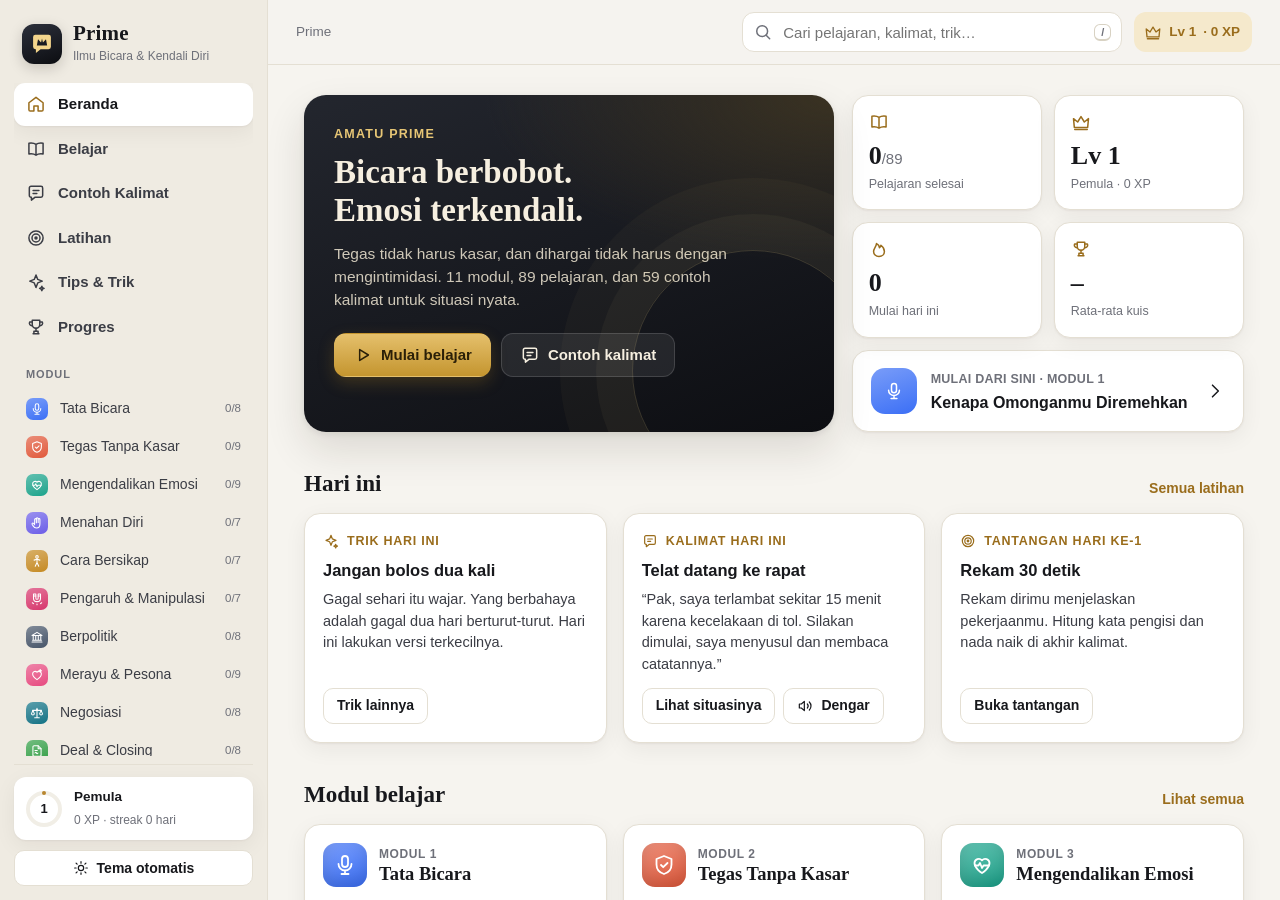
==== index.html @ e3678afc "Amatu Prime: belajar ilmu bicara & kendali diri 11 modul, 89 pelajaran dengan kuis situasi, 59 conto" ====
<!doctype html>
<html lang="id">
<head>
<meta charset="utf-8">
<script src="/amatu.js"></script>
<meta name="viewport" content="width=device-width, initial-scale=1, viewport-fit=cover">
<title>Amatu Prime — Ilmu Bicara & Kendali Diri</title>
<meta name="description" content="Belajar lengkap ilmu bicara dan pengendalian diri: tata bicara, tegas tanpa kasar, kendali emosi, menahan diri, cara bersikap, pengaruh & manipulasi, politik, pesona, negosiasi, deal, marketing, plus contoh kalimat untuk tiap situasi.">
<meta name="theme-color" content="#f6f4ef" media="(prefers-color-scheme: light)">
<meta name="theme-color" content="#0e0f12" media="(prefers-color-scheme: dark)">
<link rel="icon" href="data:image/svg+xml,%3Csvg xmlns='http://www.w3.org/2000/svg' viewBox='0 0 64 64'%3E%3Cdefs%3E%3ClinearGradient id='g' x1='0' y1='0' x2='0' y2='1'%3E%3Cstop offset='0' stop-color='%232c303b'/%3E%3Cstop offset='1' stop-color='%230c0d11'/%3E%3C/linearGradient%3E%3C/defs%3E%3Crect width='64' height='64' rx='15' fill='url(%23g)'/%3E%3Cpath d='M13 17a5 5 0 0 1 5-5h28a5 5 0 0 1 5 5v21a5 5 0 0 1-5 5H29l-10 8v-8h-1a5 5 0 0 1-5-5z' fill='%23f3d58c'/%3E%3Cpath d='M21 35l2.5-13 6.5 7 2-9 2 9 6.5-7 2.5 13z' fill='%23181a21'/%3E%3C/svg%3E">
<link rel="stylesheet" href="app.css?v=c74ea3d0e048">
</head>
<body>
<svg width="0" height="0" style="position:absolute" aria-hidden="true">
  <symbol id="i-home" viewBox="0 0 24 24"><path d="M3.5 10.5 12 4l8.5 6.5V19a1.5 1.5 0 0 1-1.5 1.5h-4.5v-6h-5v6H5A1.5 1.5 0 0 1 3.5 19z"/></symbol>
  <symbol id="i-book" viewBox="0 0 24 24"><path d="M12 6.5C10 5 7 4.5 3.5 5v13c3.5-.5 6.5 0 8.5 1.5 2-1.5 5-2 8.5-1.5V5C17 4.5 14 5 12 6.5zM12 6.5v13"/></symbol>
  <symbol id="i-chat" viewBox="0 0 24 24"><path d="M4 6a2 2 0 0 1 2-2h12a2 2 0 0 1 2 2v9a2 2 0 0 1-2 2h-7l-4.5 3.5V17H6a2 2 0 0 1-2-2z"/><path d="M8.5 9h7M8.5 12.5h4.5"/></symbol>
  <symbol id="i-target" viewBox="0 0 24 24"><circle cx="12" cy="12" r="8.5"/><circle cx="12" cy="12" r="4.8"/><circle cx="12" cy="12" r="1.2" fill="currentColor"/></symbol>
  <symbol id="i-spark" viewBox="0 0 24 24"><path d="M12 3.5l2.1 5.4 5.4 2.1-5.4 2.1L12 18.5l-2.1-5.4L4.5 11l5.4-2.1z"/><path d="M19 17l.8 1.9 1.9.8-1.9.8L19 22.4l-.8-1.9-1.9-.8 1.9-.8z"/></symbol>
  <symbol id="i-trophy" viewBox="0 0 24 24"><path d="M7.5 4h9v5a4.5 4.5 0 0 1-9 0z"/><path d="M7.5 6H4.5a3 3 0 0 0 3 4.5M16.5 6h3a3 3 0 0 1-3 4.5M12 13.5V17M8.5 20h7M9.5 17h5v3h-5z"/></symbol>
  <symbol id="i-search" viewBox="0 0 24 24"><circle cx="11" cy="11" r="6.5"/><path d="m20 20-4.2-4.2"/></symbol>
  <symbol id="i-back" viewBox="0 0 24 24"><path d="M15 5l-7 7 7 7"/></symbol>
  <symbol id="i-next" viewBox="0 0 24 24"><path d="m9 5 7 7-7 7"/></symbol>
  <symbol id="i-check" viewBox="0 0 24 24"><path d="m5 12.5 4.5 4.5L19 7.5"/></symbol>
  <symbol id="i-x" viewBox="0 0 24 24"><path d="M6 6l12 12M18 6 6 18"/></symbol>
  <symbol id="i-clock" viewBox="0 0 24 24"><circle cx="12" cy="12" r="8.5"/><path d="M12 7.5V12l3 2"/></symbol>
  <symbol id="i-play" viewBox="0 0 24 24"><path d="M8 5.5v13l10.5-6.5z"/></symbol>
  <symbol id="i-pause" viewBox="0 0 24 24"><path d="M8.5 5.5v13M15.5 5.5v13"/></symbol>
  <symbol id="i-stop" viewBox="0 0 24 24"><rect x="6.5" y="6.5" width="11" height="11" rx="2"/></symbol>
  <symbol id="i-redo" viewBox="0 0 24 24"><path d="M19.5 12a7.5 7.5 0 1 1-2.2-5.3L19.5 9"/><path d="M19.5 4.5V9H15"/></symbol>
  <symbol id="i-star" viewBox="0 0 24 24"><path d="m12 3.8 2.5 5.2 5.7.8-4.1 4 1 5.6L12 16.8l-5.1 2.6 1-5.6-4.1-4 5.7-.8z"/></symbol>
  <symbol id="i-vol" viewBox="0 0 24 24"><path d="M11 5 6.5 9H3.5v6h3L11 19z"/><path d="M15.5 9a4.5 4.5 0 0 1 0 6M18.5 6a8.5 8.5 0 0 1 0 12"/></symbol>
  <symbol id="i-print" viewBox="0 0 24 24"><path d="M7 9V3.5h10V9M7 17.5H4.5v-7A1.5 1.5 0 0 1 6 9h12a1.5 1.5 0 0 1 1.5 1.5v7H17"/><path d="M7 14h10v6.5H7z"/></symbol>
  <symbol id="i-mic" viewBox="0 0 24 24"><rect x="9" y="3" width="6" height="11" rx="3"/><path d="M5.5 11a6.5 6.5 0 0 0 13 0M12 17.5V21"/></symbol>
  <symbol id="i-wind" viewBox="0 0 24 24"><path d="M3.5 9h10a3 3 0 1 0-3-3M3.5 13h14a3 3 0 1 1-3 3M3.5 17h6"/></symbol>
  <symbol id="i-pen" viewBox="0 0 24 24"><path d="M4 20l1-4.5L15.5 5a2.1 2.1 0 0 1 3 3L8 18.5z"/><path d="M13.5 7l3 3"/></symbol>
  <symbol id="i-cal" viewBox="0 0 24 24"><rect x="3.5" y="5" width="17" height="15.5" rx="2"/><path d="M3.5 10h17M8 3v4M16 3v4"/></symbol>
  <symbol id="i-sun" viewBox="0 0 24 24"><circle cx="12" cy="12" r="4"/><path d="M12 2.5v2.2M12 19.3v2.2M4.6 4.6l1.6 1.6M17.8 17.8l1.6 1.6M2.5 12h2.2M19.3 12h2.2M4.6 19.4l1.6-1.6M17.8 6.2l1.6-1.6"/></symbol>
  <symbol id="i-moon" viewBox="0 0 24 24"><path d="M19.5 14.5A8 8 0 0 1 9.5 4.5a8 8 0 1 0 10 10z"/></symbol>
  <symbol id="i-gear" viewBox="0 0 24 24"><path d="M4 7h9M17 7h3M4 17h3M11 17h9"/><circle cx="15" cy="7" r="2"/><circle cx="9" cy="17" r="2"/></symbol>
  <symbol id="i-flame" viewBox="0 0 24 24"><path d="M12 21c-3.9 0-6.5-2.6-6.5-6 0-3.7 3-5.4 3.5-9.5 2 1 3.5 3 3.5 5 1-.6 1.7-1.7 1.8-3 2.3 1.7 4.2 4.6 4.2 7.5 0 3.4-2.6 6-6.5 6z"/></symbol>
  <symbol id="i-list" viewBox="0 0 24 24"><path d="M9 6.5h11M9 12h11M9 17.5h11"/><circle cx="4.8" cy="6.5" r="1" fill="currentColor"/><circle cx="4.8" cy="12" r="1" fill="currentColor"/><circle cx="4.8" cy="17.5" r="1" fill="currentColor"/></symbol>
  <symbol id="i-shuffle" viewBox="0 0 24 24"><path d="M3.5 7h3.5c4.5 0 5.5 10 10 10h3M3.5 17h3.5c1.6 0 2.7-1.2 3.6-2.8M13.4 9.8C14.3 8.2 15.4 7 17 7h3"/><path d="m18 4.5 2.5 2.5L18 9.5M18 14.5l2.5 2.5-2.5 2.5"/></symbol>
  <symbol id="i-copy" viewBox="0 0 24 24"><rect x="9" y="9" width="11" height="11" rx="2.5"/><path d="M5 15V6.5A2.5 2.5 0 0 1 7.5 4H15"/></symbol>
  <symbol id="i-trash" viewBox="0 0 24 24"><path d="M4 7h16M9.5 7V4.5h5V7M6 7l1 12.5a1.5 1.5 0 0 0 1.5 1.5h7a1.5 1.5 0 0 0 1.5-1.5L18 7"/></symbol>
  <symbol id="i-plus" viewBox="0 0 24 24"><path d="M12 5v14M5 12h14"/></symbol>
  <symbol id="i-info" viewBox="0 0 24 24"><circle cx="12" cy="12" r="8.5"/><path d="M12 11v5.5M12 7.8v.2"/></symbol>
  <symbol id="i-alert" viewBox="0 0 24 24"><path d="M12 4 21 19.5H3z"/><path d="M12 10v4.5M12 17.2v.2"/></symbol>
  <symbol id="i-crown" viewBox="0 0 24 24"><path d="M4 18.5 3 8l5 4 4-6.5 4 6.5 5-4-1 10.5z"/><path d="M4.5 21h15"/></symbol>
  <symbol id="i-bookmark" viewBox="0 0 24 24"><path d="M6.5 4h11v16.5L12 16.5l-5.5 4z"/></symbol>
  <symbol id="i-lock" viewBox="0 0 24 24"><rect x="5" y="10.5" width="14" height="10" rx="2"/><path d="M8.5 10.5V7.5a3.5 3.5 0 0 1 7 0v3"/></symbol>
  <symbol id="i-down" viewBox="0 0 24 24"><path d="m6 9 6 6 6-6"/></symbol>
  <symbol id="i-award" viewBox="0 0 24 24"><circle cx="12" cy="9" r="5.5"/><path d="M8.5 13.3 7 21l5-2.5 5 2.5-1.5-7.7"/></symbol>
  <symbol id="i-note" viewBox="0 0 24 24"><path d="M5 4h10l4 4v12H5z"/><path d="M15 4v4h4M8 12h8M8 16h5"/></symbol>
  <!-- ikon modul -->
  <symbol id="m-bicara" viewBox="0 0 24 24"><rect x="9" y="3" width="6" height="11" rx="3"/><path d="M5.5 11a6.5 6.5 0 0 0 13 0M12 17.5V21M8.5 21h7"/></symbol>
  <symbol id="m-tegas" viewBox="0 0 24 24"><path d="M12 3 4.5 6v5.5c0 4.6 3.1 8.2 7.5 9.5 4.4-1.3 7.5-4.9 7.5-9.5V6z"/><path d="M9 12l2.2 2.2L15.5 10"/></symbol>
  <symbol id="m-emosi" viewBox="0 0 24 24"><path d="M12 20s-7.5-4.6-7.5-10A4.3 4.3 0 0 1 12 7.3 4.3 4.3 0 0 1 19.5 10c0 5.4-7.5 10-7.5 10z"/><path d="M5 12.5h3.5l1.5-2.5 2 5 1.5-2.5H19"/></symbol>
  <symbol id="m-menahan" viewBox="0 0 24 24"><path d="M8 13V6a1.5 1.5 0 0 1 3 0v5.5M11 11V4.5a1.5 1.5 0 0 1 3 0V11M14 11V6a1.5 1.5 0 0 1 3 0v7.5c0 4-2.5 7-6 7-2.8 0-4.3-1.4-5.7-3.6L3.6 14.2a1.5 1.5 0 0 1 2.4-1.7L8 15"/></symbol>
  <symbol id="m-sikap" viewBox="0 0 24 24"><circle cx="12" cy="5" r="2.2"/><path d="M12 7.5v7M12 14.5 9 21M12 14.5l3 6.5M7 10.5l5-1.5 5 1.5"/></symbol>
  <symbol id="m-pengaruh" viewBox="0 0 24 24"><path d="M6 3.5v7a6 6 0 0 0 12 0v-7h-4v7a2 2 0 0 1-4 0v-7z"/><path d="M6 7h4M14 7h4"/><path d="M4 18.5l2 1.5M20 18.5 18 20M12 20.5V22"/></symbol>
  <symbol id="m-politik" viewBox="0 0 24 24"><path d="M3.5 9.5 12 4l8.5 5.5zM5.5 9.5v8M9.8 9.5v8M14.2 9.5v8M18.5 9.5v8M3.5 20.5h17M4.5 17.5h15"/></symbol>
  <symbol id="m-pesona" viewBox="0 0 24 24"><path d="M12 20s-7.5-4.6-7.5-10A4.3 4.3 0 0 1 12 7.3 4.3 4.3 0 0 1 19.5 10c0 5.4-7.5 10-7.5 10z"/><path d="M17.5 2.5l.7 1.6 1.6.7-1.6.7-.7 1.6-.7-1.6-1.6-.7 1.6-.7z"/></symbol>
  <symbol id="m-negosiasi" viewBox="0 0 24 24"><path d="M12 4v15.5M8 20h8M4.5 7.5h15M12 4.5l-1.5 3M12 4.5l1.5 3"/><path d="M5 7.5 2.5 13.5a2.6 2.6 0 0 0 5 0z"/><path d="M19 7.5l-2.5 6a2.6 2.6 0 0 0 5 0z"/></symbol>
  <symbol id="m-deal" viewBox="0 0 24 24"><path d="M14 3H7a2 2 0 0 0-2 2v14a2 2 0 0 0 2 2h10a2 2 0 0 0 2-2V8z"/><path d="M14 3v5h5M8.5 15.5c1.2-1.6 2-1.6 2.6 0 .6 1.5 1.4 1.5 2.6 0M8.5 11h4"/></symbol>
  <symbol id="m-marketing" viewBox="0 0 24 24"><path d="M3.5 10v4a1.5 1.5 0 0 0 1.5 1.5h2L14 20V4L7 8.5H5A1.5 1.5 0 0 0 3.5 10z"/><path d="M17.5 9a4 4 0 0 1 0 6M8 15.5l1.2 4.5"/></symbol>
</svg>

<div id="app">
  <aside id="side" aria-label="Menu">
    <a class="brand" href="#/" aria-label="Amatu Prime">
      <span class="mark"><svg viewBox="0 0 64 64" aria-hidden="true"><path d="M13 17a5 5 0 0 1 5-5h28a5 5 0 0 1 5 5v21a5 5 0 0 1-5 5H29l-10 8v-8h-1a5 5 0 0 1-5-5z" fill="currentColor"/><path d="M21 35l2.5-13 6.5 7 2-9 2 9 6.5-7 2.5 13z" class="mk-in"/></svg></span>
      <span class="bt"><b>Prime</b><small>Ilmu Bicara & Kendali Diri</small></span>
    </a>
    <nav class="snav" id="snav"></nav>
    <div class="sfoot" id="sfoot"></div>
  </aside>
  <main id="main">
    <header id="top">
      <button class="ib only-m" id="t-back" aria-label="Kembali"><svg class="ic"><use href="#i-back"/></svg></button>
      <a class="brand-m only-m" href="#/"><span class="mark sm"><svg viewBox="0 0 64 64" aria-hidden="true"><path d="M13 17a5 5 0 0 1 5-5h28a5 5 0 0 1 5 5v21a5 5 0 0 1-5 5H29l-10 8v-8h-1a5 5 0 0 1-5-5z" fill="currentColor"/><path d="M21 35l2.5-13 6.5 7 2-9 2 9 6.5-7 2.5 13z" class="mk-in"/></svg></span><b>Prime</b></a>
      <div class="crumb" id="crumb"></div>
      <label class="search" id="search"><svg class="ic"><use href="#i-search"/></svg><input id="q" type="search" placeholder="Cari pelajaran, kalimat, trik…" autocomplete="off" spellcheck="false"><kbd class="only-d">/</kbd></label>
      <button class="ib only-m" id="t-search" aria-label="Cari"><svg class="ic"><use href="#i-search"/></svg></button>
      <a class="lvl" id="t-lvl" href="#/progres" aria-label="Progres"></a>
    </header>
    <div id="scroll"><div id="view" tabindex="-1"></div></div>
  </main>
  <nav id="tabs" aria-label="Navigasi"></nav>
</div>
<div id="toast" role="status" aria-live="polite"></div>

<script>window.PRIME = { M: [], S: [], T: [], C: [] };</script>
<script src="data/m01-bicara.js?v=c74ea3d0e048"></script>
<script src="data/m02-tegas.js?v=c74ea3d0e048"></script>
<script src="data/m03-emosi.js?v=c74ea3d0e048"></script>
<script src="data/m04-menahan.js?v=c74ea3d0e048"></script>
<script src="data/m05-sikap.js?v=c74ea3d0e048"></script>
<script src="data/m06-pengaruh.js?v=c74ea3d0e048"></script>
<script src="data/m07-politik.js?v=c74ea3d0e048"></script>
<script src="data/m08-pesona.js?v=c74ea3d0e048"></script>
<script src="data/m09-negosiasi.js?v=c74ea3d0e048"></script>
<script src="data/m10-deal.js?v=c74ea3d0e048"></script>
<script src="data/m11-marketing.js?v=c74ea3d0e048"></script>
<script src="data/skrip.js?v=c74ea3d0e048"></script>
<script src="data/trik.js?v=c74ea3d0e048"></script>
<script src="data/tantangan.js?v=c74ea3d0e048"></script>
<script src="tools.js?v=c74ea3d0e048"></script>
<script src="app.js?v=c74ea3d0e048"></script>
</body>
</html>
---- app.css ----
/* Amatu Prime — Ilmu Bicara & Kendali Diri */
:root {
  --bg: #f6f4ef; --bg2: #efebe2; --card: #ffffff; --card2: #faf8f3; --sunk: #f1eee6;
  --ink: #17181c; --ink2: #3b3d45; --mut: #6e7079; --line: #e4dfd3; --line2: #d8d2c3;
  --gold: #9a6d1c; --gold2: #b8862f; --goldbg: #f5e9cc; --goldink: #2a1f08;
  --good: #1d8f50; --goodbg: #e2f4e9; --bad: #c8403f; --badbg: #fbe7e5; --warn: #b4720b; --warnbg: #fbf0d9;
  --shadow: 0 1px 2px rgba(30, 25, 10, .05), 0 6px 22px rgba(30, 25, 10, .06);
  --shadow2: 0 2px 6px rgba(30, 25, 10, .08), 0 18px 40px rgba(30, 25, 10, .12);
  --r: 16px; --r2: 12px;
  --sans: -apple-system, BlinkMacSystemFont, "Segoe UI", Roboto, "Helvetica Neue", Arial, sans-serif;
  --serif: "Iowan Old Style", "Palatino Linotype", Palatino, "Book Antiqua", Georgia, serif;
  --fs: 16.5px;
  --side: 268px;
  --tabh: 62px;
  color-scheme: light;
}
@media (prefers-color-scheme: dark) {
  :root:not([data-theme="light"]) {
    --bg: #0e0f12; --bg2: #121317; --card: #17191e; --card2: #1c1f25; --sunk: #13151a;
    --ink: #eeece7; --ink2: #cfccc5; --mut: #9194a0; --line: #272a32; --line2: #343844;
    --gold: #e6bb63; --gold2: #d4a649; --goldbg: #2c2416; --goldink: #1a1306;
    --good: #43c47c; --goodbg: #13281c; --bad: #ef6b68; --badbg: #2d1617; --warn: #e5a53b; --warnbg: #2b2112;
    --shadow: 0 1px 2px rgba(0, 0, 0, .3), 0 8px 26px rgba(0, 0, 0, .28);
    --shadow2: 0 2px 8px rgba(0, 0, 0, .4), 0 20px 46px rgba(0, 0, 0, .45);
    color-scheme: dark;
  }
}
:root[data-theme="dark"] {
  --bg: #0e0f12; --bg2: #121317; --card: #17191e; --card2: #1c1f25; --sunk: #13151a;
  --ink: #eeece7; --ink2: #cfccc5; --mut: #9194a0; --line: #272a32; --line2: #343844;
  --gold: #e6bb63; --gold2: #d4a649; --goldbg: #2c2416; --goldink: #1a1306;
  --good: #43c47c; --goodbg: #13281c; --bad: #ef6b68; --badbg: #2d1617; --warn: #e5a53b; --warnbg: #2b2112;
  --shadow: 0 1px 2px rgba(0, 0, 0, .3), 0 8px 26px rgba(0, 0, 0, .28);
  --shadow2: 0 2px 8px rgba(0, 0, 0, .4), 0 20px 46px rgba(0, 0, 0, .45);
  color-scheme: dark;
}
:root[data-fs="s"] { --fs: 15px; }
:root[data-fs="l"] { --fs: 18.5px; }

* { box-sizing: border-box; }
html, body { height: 100%; margin: 0; overflow: hidden; }
body { background: var(--bg); color: var(--ink); font: 15px/1.5 var(--sans); -webkit-font-smoothing: antialiased; -webkit-text-size-adjust: 100%; }
button, input, textarea, select { font: inherit; color: inherit; }
button { cursor: pointer; -webkit-tap-highlight-color: transparent; }
a { color: inherit; text-decoration: none; -webkit-tap-highlight-color: transparent; }
svg.ic { width: 20px; height: 20px; fill: none; stroke: currentColor; stroke-width: 1.8; stroke-linecap: round; stroke-linejoin: round; flex: none; }
svg.ic.sm { width: 16px; height: 16px; }
svg.ic.lg { width: 26px; height: 26px; }
:focus-visible { outline: 2px solid var(--gold2); outline-offset: 2px; border-radius: 6px; }
::selection { background: var(--goldbg); }

/* ---------- shell ---------- */
#app { display: grid; grid-template-columns: var(--side) minmax(0, 1fr); height: 100vh; height: 100dvh; }
#side { background: var(--bg2); border-right: 1px solid var(--line); display: flex; flex-direction: column; min-height: 0; padding: 18px 14px 14px; padding-top: max(18px, env(safe-area-inset-top)); padding-left: max(14px, env(safe-area-inset-left)); }
.brand { display: flex; align-items: center; gap: 11px; padding: 4px 8px 18px; }
.mark { width: 40px; height: 40px; border-radius: 12px; display: grid; place-items: center; background: linear-gradient(160deg, #2c303b, #0c0d11); color: #f3d58c; box-shadow: 0 4px 14px rgba(20, 15, 0, .18); flex: none; }
.mark svg { width: 30px; height: 30px; }
.mark .mk-in { fill: #181a21; }
.mark.sm { width: 30px; height: 30px; border-radius: 9px; }
.mark.sm svg { width: 23px; height: 23px; }
.bt b { display: block; font: 700 21px/1.1 var(--serif); letter-spacing: .2px; }
.bt small { display: block; color: var(--mut); font-size: 12px; margin-top: 2px; }
.snav { display: flex; flex-direction: column; gap: 2px; overflow-y: auto; min-height: 0; flex: 1; scrollbar-width: none; }
.snav::-webkit-scrollbar { display: none; }
.snav a { display: flex; align-items: center; gap: 12px; padding: 10px 12px; border-radius: 11px; color: var(--ink2); font-weight: 550; }
.snav a:hover { background: var(--sunk); }
.snav a.on { background: var(--card); color: var(--ink); box-shadow: var(--shadow); }
.snav a.on svg { color: var(--gold); }
.snav .sh { font-size: 11px; letter-spacing: .08em; text-transform: uppercase; color: var(--mut); padding: 16px 12px 6px; font-weight: 650; }
.snav a.mod { padding: 7px 12px; font-weight: 500; font-size: 14px; }
.snav a.mod .dot { width: 22px; height: 22px; border-radius: 7px; display: grid; place-items: center; color: #fff; flex: none; }
.snav a.mod .dot svg { width: 14px; height: 14px; }
.snav a.mod span.t { flex: 1; min-width: 0; white-space: nowrap; overflow: hidden; text-overflow: ellipsis; }
.snav a.mod em { font-style: normal; font-size: 11.5px; color: var(--mut); font-variant-numeric: tabular-nums; }
.sfoot { border-top: 1px solid var(--line); padding-top: 12px; margin-top: 8px; }
.lvcard { display: flex; align-items: center; gap: 10px; padding: 10px; border-radius: 12px; background: var(--card); box-shadow: var(--shadow); }
.lvcard .ring { position: relative; width: 40px; height: 40px; flex: none; }
.lvcard .ring svg { width: 40px; height: 40px; transform: rotate(-90deg); }
.lvcard .ring b { position: absolute; inset: 0; display: grid; place-items: center; font-size: 13px; }
.lvcard .lt { min-width: 0; flex: 1; }
.lvcard .lt b { display: block; font-size: 13.5px; }
.lvcard .lt small { color: var(--mut); font-size: 12px; }
.sfoot .row { display: flex; gap: 6px; margin-top: 10px; }

#main { display: grid; grid-template-columns: minmax(0, 1fr); grid-template-rows: auto minmax(0, 1fr); min-width: 0; min-height: 0; }
#top { display: flex; align-items: center; gap: 12px; padding: 12px 28px; padding-top: max(12px, env(safe-area-inset-top)); padding-right: max(28px, env(safe-area-inset-right)); border-bottom: 1px solid var(--line); background: color-mix(in srgb, var(--bg) 92%, transparent); min-height: 62px; }
.crumb { flex: 1; min-width: 0; display: flex; align-items: center; gap: 6px; color: var(--mut); font-size: 13.5px; white-space: nowrap; overflow: hidden; }
.crumb a:hover { color: var(--ink); }
.crumb b { color: var(--ink); font-weight: 600; overflow: hidden; text-overflow: ellipsis; }
.crumb svg { width: 14px; height: 14px; opacity: .6; }
.search { display: flex; align-items: center; gap: 8px; background: var(--card); border: 1px solid var(--line); border-radius: 12px; padding: 0 10px; height: 40px; width: min(380px, 38vw); color: var(--mut); }
.search:focus-within { border-color: var(--gold2); }
.search input { border: 0; outline: 0; background: transparent; flex: 1; min-width: 0; height: 100%; color: var(--ink); }
.search input::-webkit-search-cancel-button { display: none; }
kbd { font: 600 11px var(--sans); border: 1px solid var(--line2); border-bottom-width: 2px; border-radius: 6px; padding: 1px 6px; color: var(--mut); }
.lvl { display: flex; align-items: center; gap: 7px; height: 40px; padding: 0 12px 0 10px; border-radius: 12px; background: var(--goldbg); color: var(--gold); font-weight: 700; font-size: 13.5px; white-space: nowrap; }
.lvl svg { width: 18px; height: 18px; }
.ib { width: 40px; height: 40px; border-radius: 11px; border: 0; background: transparent; display: grid; place-items: center; color: var(--ink2); }
.ib:hover { background: var(--sunk); }
.ib.on { color: var(--gold); }
.only-m { display: none !important; }
#scroll { overflow-y: auto; overflow-x: hidden; min-height: 0; overscroll-behavior: contain; scroll-behavior: smooth; -webkit-overflow-scrolling: touch; }
#view { outline: none; }
#tabs { display: none; }
.wrap { max-width: 1120px; margin: 0 auto; padding: 30px 36px 90px; padding-right: max(36px, env(safe-area-inset-right)); }
.read { max-width: 740px; margin: 0 auto; }

/* ---------- common ---------- */
h1, h2, h3 { margin: 0; }
.h1 { font: 700 34px/1.15 var(--serif); letter-spacing: -.2px; }
.h2 { font: 700 23px/1.25 var(--serif); }
.h3 { font: 650 17px/1.3 var(--sans); }
.sub { color: var(--mut); margin: 8px 0 0; font-size: 15.5px; max-width: 70ch; }
.sec { margin-top: 38px; }
.sech { display: flex; align-items: end; justify-content: space-between; gap: 12px; margin-bottom: 14px; }
.sech a { color: var(--gold); font-weight: 600; font-size: 14px; white-space: nowrap; }
.card { background: var(--card); border: 1px solid var(--line); border-radius: var(--r); box-shadow: var(--shadow); }
.pad { padding: 20px; }
.btn { display: inline-flex; align-items: center; justify-content: center; gap: 8px; height: 44px; padding: 0 18px; border-radius: 12px; border: 1px solid transparent; background: var(--ink); color: var(--bg); font-weight: 650; white-space: nowrap; transition: transform .12s, background .2s; }
.btn:active { transform: scale(.97); }
.btn.gold { background: linear-gradient(180deg, #e5c06c, #c4952f); color: var(--goldink); box-shadow: 0 6px 16px rgba(180, 130, 30, .25); }
.btn.ghost { background: var(--card); color: var(--ink); border-color: var(--line); }
.btn.ghost:hover { border-color: var(--line2); }
.btn.sm { height: 36px; padding: 0 13px; font-size: 14px; border-radius: 10px; }
.btn[disabled] { opacity: .45; pointer-events: none; }
.chip { display: inline-flex; align-items: center; gap: 6px; height: 32px; padding: 0 12px; border-radius: 99px; border: 1px solid var(--line); background: var(--card); color: var(--ink2); font-size: 13.5px; font-weight: 550; white-space: nowrap; }
.chip.on { background: var(--ink); color: var(--bg); border-color: var(--ink); }
.chips { display: flex; gap: 8px; flex-wrap: wrap; }
.chips.scroll { flex-wrap: nowrap; overflow-x: auto; scrollbar-width: none; padding-bottom: 2px; margin: 0 -2px; }
.chips.scroll::-webkit-scrollbar { display: none; }
.tag { display: inline-flex; align-items: center; gap: 5px; font-size: 12px; font-weight: 650; padding: 3px 9px; border-radius: 99px; background: var(--sunk); color: var(--mut); white-space: nowrap; }
.bar { height: 6px; border-radius: 9px; background: var(--sunk); overflow: hidden; }
.bar i { display: block; height: 100%; border-radius: 9px; background: var(--gold2); transition: width .5s cubic-bezier(.2, .8, .2, 1); }
.mut { color: var(--mut); }
.empty { text-align: center; color: var(--mut); padding: 46px 20px; }
.grid { display: grid; gap: 16px; }
.g2 { grid-template-columns: repeat(2, minmax(0, 1fr)); }
.g3 { grid-template-columns: repeat(3, minmax(0, 1fr)); }
.g4 { grid-template-columns: repeat(4, minmax(0, 1fr)); }

/* ---------- home ---------- */
.hero { display: grid; grid-template-columns: minmax(0, 1.35fr) minmax(0, 1fr); gap: 18px; }
.hero-main { position: relative; overflow: hidden; border-radius: 22px; padding: 30px; color: #f6efe0; background: radial-gradient(120% 90% at 100% 0%, #3a3222 0%, transparent 55%), linear-gradient(160deg, #23262e, #0d0e12); box-shadow: var(--shadow2); }
.hero-main::after { content: ""; position: absolute; right: -40px; bottom: -60px; width: 240px; height: 240px; border-radius: 50%; border: 1px solid rgba(243, 213, 140, .18); box-shadow: 0 0 0 36px rgba(243, 213, 140, .04), 0 0 0 72px rgba(243, 213, 140, .03); pointer-events: none; }
.hero-main .eyebrow { color: #e7c675; font-size: 12.5px; letter-spacing: .1em; text-transform: uppercase; font-weight: 700; }
.hero-main h1 { font: 700 33px/1.15 var(--serif); margin-top: 10px; max-width: 18ch; }
.hero-main p { color: #cfc8b8; margin: 12px 0 22px; max-width: 46ch; font-size: 15.5px; }
.hero-main .acts { display: flex; gap: 10px; flex-wrap: wrap; position: relative; z-index: 1; }
.hero-main .btn.ghost { background: rgba(255, 255, 255, .08); color: #f6efe0; border-color: rgba(255, 255, 255, .14); }
.stats { display: grid; grid-template-columns: repeat(2, minmax(0, 1fr)); gap: 12px; }
.stat { padding: 16px; border-radius: var(--r); background: var(--card); border: 1px solid var(--line); box-shadow: var(--shadow); display: flex; flex-direction: column; gap: 4px; }
.stat svg { color: var(--gold); }
.stat b { font: 700 26px/1.1 var(--serif); font-variant-numeric: tabular-nums; margin-top: 6px; }
.stat small { color: var(--mut); font-size: 12.5px; }
.cont { display: flex; align-items: center; gap: 14px; padding: 16px 18px; }
.cont .ico { width: 46px; height: 46px; border-radius: 14px; display: grid; place-items: center; color: #fff; flex: none; }
.cont .tx { flex: 1; min-width: 0; }
.cont .tx small { color: var(--mut); font-size: 12.5px; font-weight: 600; letter-spacing: .02em; }
.cont .tx b { display: block; font-size: 16px; margin-top: 2px; }
.daily { display: grid; grid-template-columns: repeat(3, minmax(0, 1fr)); gap: 16px; }
.dcard { padding: 18px; display: flex; flex-direction: column; gap: 8px; min-height: 172px; }
.dcard .k { display: flex; align-items: center; gap: 8px; color: var(--gold); font-size: 12.5px; font-weight: 700; letter-spacing: .06em; text-transform: uppercase; }
.dcard b { font-size: 16.5px; line-height: 1.35; }
.dcard p { margin: 0; color: var(--ink2); font-size: 14.5px; flex: 1; }
.dcard .ft { display: flex; gap: 8px; margin-top: 4px; }

/* module cards */
.mods { display: grid; grid-template-columns: repeat(3, minmax(0, 1fr)); gap: 16px; }
.mcard { display: flex; flex-direction: column; gap: 12px; padding: 18px; border-radius: var(--r); background: var(--card); border: 1px solid var(--line); box-shadow: var(--shadow); transition: transform .18s, box-shadow .18s; position: relative; overflow: hidden; }
.mcard:hover { transform: translateY(-2px); box-shadow: var(--shadow2); }
.mcard .top { display: flex; align-items: center; gap: 12px; }
.mtile { width: 44px; height: 44px; border-radius: 13px; display: grid; place-items: center; color: #fff; flex: none; box-shadow: inset 0 -8px 16px rgba(0, 0, 0, .12); }
.mtile svg { width: 24px; height: 24px; }
.mcard .no { font-size: 12px; color: var(--mut); font-weight: 650; letter-spacing: .05em; }
.mcard .t { font: 700 18.5px/1.2 var(--serif); }
.mcard p { margin: 0; color: var(--mut); font-size: 14px; flex: 1; }
.mcard .ft { display: flex; align-items: center; gap: 10px; font-size: 12.5px; color: var(--mut); }
.mcard .ft .bar { flex: 1; }
.mcard.done::after { content: ""; position: absolute; top: 14px; right: 14px; width: 22px; height: 22px; border-radius: 50%; background: var(--good) url("data:image/svg+xml,%3Csvg xmlns='http://www.w3.org/2000/svg' viewBox='0 0 24 24' fill='none' stroke='white' stroke-width='3' stroke-linecap='round' stroke-linejoin='round'%3E%3Cpath d='m6 12.5 4 4 8-9'/%3E%3C/svg%3E") center/14px no-repeat; }

/* ---------- module page ---------- */
.mhead { display: flex; gap: 20px; align-items: flex-start; padding: 26px; border-radius: 22px; color: #fff; position: relative; overflow: hidden; }
.mhead::before { content: ""; position: absolute; inset: 0; background: linear-gradient(120deg, rgba(0, 0, 0, .0), rgba(0, 0, 0, .28)); pointer-events: none; }
.mhead > * { position: relative; }
.mhead .mtile { width: 60px; height: 60px; border-radius: 18px; background: rgba(255, 255, 255, .18); box-shadow: none; }
.mhead .mtile svg { width: 32px; height: 32px; }
.mhead .eyebrow { font-size: 12.5px; letter-spacing: .1em; text-transform: uppercase; font-weight: 700; opacity: .85; }
.mhead h1 { font: 700 32px/1.15 var(--serif); margin-top: 4px; }
.mhead p { margin: 10px 0 0; opacity: .92; max-width: 70ch; font-size: 15px; }
.mhead .acts { display: flex; gap: 10px; margin-top: 18px; flex-wrap: wrap; }
.mhead .btn.ghost { background: rgba(255, 255, 255, .16); color: #fff; border-color: rgba(255, 255, 255, .22); }
.mhead .btn.lite { background: #fff; color: #17181c; }
.lrows { display: flex; flex-direction: column; gap: 10px; }
.lrow { display: flex; align-items: center; gap: 14px; padding: 14px 16px; border-radius: 14px; background: var(--card); border: 1px solid var(--line); transition: border-color .15s, transform .15s; }
.lrow:hover { border-color: var(--line2); transform: translateX(2px); }
.lrow .n { width: 36px; height: 36px; border-radius: 50%; display: grid; place-items: center; font-weight: 700; font-size: 14px; background: var(--sunk); color: var(--ink2); flex: none; font-variant-numeric: tabular-nums; }
.lrow.done .n { background: var(--good); color: #fff; }
.lrow .tx { flex: 1; min-width: 0; }
.lrow .tx b { display: block; font-size: 15.5px; }
.lrow .tx small { display: block; color: var(--mut); font-size: 13.5px; margin-top: 2px; }
.lrow .meta { display: flex; align-items: center; gap: 10px; color: var(--mut); font-size: 12.5px; white-space: nowrap; }

/* ---------- lesson ---------- */
.lesson .eyebrow { display: flex; align-items: center; gap: 8px; font-size: 13px; font-weight: 650; }
.lesson h1 { font: 700 36px/1.15 var(--serif); margin-top: 10px; letter-spacing: -.2px; }
.lesson .lead { color: var(--mut); font-size: 17px; margin: 10px 0 0; }
.lmeta { display: flex; flex-wrap: wrap; align-items: center; gap: 8px; margin-top: 16px; }
.lmeta .sp { flex: 1; }
.prose { font-size: var(--fs); line-height: 1.72; color: var(--ink2); margin-top: 26px; }
.prose p { margin: 0 0 1em; }
.prose b, .prose strong { color: var(--ink); font-weight: 650; }
.prose h2 { font: 700 1.32em/1.3 var(--serif); color: var(--ink); margin: 1.7em 0 .6em; }
.prose ul, .prose ol { margin: 0 0 1.1em; padding-left: 1.35em; }
.prose li { margin: .32em 0; padding-left: .2em; }
.prose ol li::marker { color: var(--gold); font-weight: 700; }
.prose ul li::marker { color: var(--gold2); }
.prose .def { display: grid; grid-template-columns: minmax(110px, 30%) minmax(0, 1fr); gap: 0; border: 1px solid var(--line); border-radius: 14px; overflow: hidden; margin: 0 0 1.2em; background: var(--card); }
.prose .def > div { padding: .7em .95em; border-top: 1px solid var(--line); }
.prose .def > div:nth-child(-n+2) { border-top: 0; }
.prose .def .dt { font-weight: 650; color: var(--ink); background: var(--card2); }
.prose .call { display: flex; gap: 12px; padding: .9em 1.05em; border-radius: 14px; margin: 0 0 1.2em; font-size: .96em; }
.prose .call svg { margin-top: .2em; }
.prose .call.tip { background: var(--goldbg); color: var(--ink); }
.prose .call.tip svg { color: var(--gold); }
.prose .call.warn { background: var(--warnbg); color: var(--ink); }
.prose .call.warn svg { color: var(--warn); }
.say { margin: 0 0 .55em; display: flex; gap: 10px; align-items: flex-start; padding: .7em .9em; border-radius: 12px; border: 1px solid var(--line); background: var(--card); }
.say .lb { flex: none; font-size: 11px; font-weight: 800; letter-spacing: .06em; padding: 3px 7px; border-radius: 6px; margin-top: .25em; }
.say.x .lb { background: var(--badbg); color: var(--bad); }
.say.v .lb { background: var(--goodbg); color: var(--good); }
.say.x { border-style: dashed; }
.say.x .q { color: var(--mut); text-decoration: line-through; text-decoration-color: color-mix(in srgb, var(--bad) 45%, transparent); text-decoration-thickness: 1px; }
.say.v .q { color: var(--ink); font-weight: 520; }
.say .q { flex: 1; min-width: 0; }
.say .ib { width: 30px; height: 30px; margin: -4px -4px -4px 0; border-radius: 8px; }
.say .ib svg { width: 17px; height: 17px; }
.say + :not(.say) { margin-top: 1.1em; }
.box { margin-top: 30px; padding: 20px; border-radius: var(--r); background: var(--card); border: 1px solid var(--line); }
.box .hd { display: flex; align-items: center; gap: 10px; font-weight: 700; margin-bottom: 8px; }
.box .hd svg { color: var(--gold); }
.box p { margin: 0; color: var(--ink2); font-size: 15.5px; line-height: 1.65; }
.box textarea { width: 100%; min-height: 96px; margin-top: 12px; padding: 12px; border-radius: 12px; border: 1px solid var(--line); background: var(--card2); resize: vertical; line-height: 1.55; outline: 0; }
.box textarea:focus { border-color: var(--gold2); }
.lnav { display: grid; grid-template-columns: 1fr 1fr; gap: 12px; margin-top: 30px; }
.lnav a { display: flex; flex-direction: column; gap: 3px; padding: 14px 16px; border-radius: 14px; border: 1px solid var(--line); background: var(--card); min-width: 0; }
.lnav a small { color: var(--mut); font-size: 12.5px; display: flex; align-items: center; gap: 4px; }
.lnav a b { white-space: nowrap; overflow: hidden; text-overflow: ellipsis; }
.lnav a.nx { text-align: right; align-items: flex-end; }
.lnav a:hover { border-color: var(--line2); }
.donebar { display: flex; align-items: center; gap: 14px; margin-top: 26px; padding: 16px 18px; border-radius: var(--r); background: var(--card2); border: 1px solid var(--line); }
.donebar .tx { flex: 1; min-width: 0; }
.donebar .tx b { display: block; }
.donebar .tx small { color: var(--mut); }
.donebar.ok { background: var(--goodbg); border-color: transparent; }
.donebar.ok svg { color: var(--good); }

/* ---------- quiz ---------- */
.quiz { margin-top: 30px; }
.qcard { padding: 22px; border-radius: var(--r); background: var(--card); border: 1px solid var(--line); box-shadow: var(--shadow); }
.qcard + .qcard { margin-top: 14px; }
.qtop { display: flex; align-items: center; justify-content: space-between; gap: 10px; color: var(--mut); font-size: 13px; font-weight: 650; }
.qq { font: 650 18px/1.45 var(--sans); margin: 10px 0 16px; color: var(--ink); }
.opts { display: flex; flex-direction: column; gap: 10px; }
.opt { display: flex; align-items: flex-start; gap: 12px; width: 100%; text-align: left; padding: 13px 14px; border-radius: 13px; border: 1.5px solid var(--line); background: var(--card2); line-height: 1.45; transition: border-color .15s, background .15s; }
.opt:hover { border-color: var(--line2); }
.opt .k { width: 26px; height: 26px; border-radius: 8px; display: grid; place-items: center; font-size: 13px; font-weight: 750; background: var(--sunk); color: var(--mut); flex: none; margin-top: -1px; }
.opt.ok { border-color: var(--good); background: var(--goodbg); }
.opt.ok .k { background: var(--good); color: #fff; }
.opt.no { border-color: var(--bad); background: var(--badbg); }
.opt.no .k { background: var(--bad); color: #fff; }
.opts.done .opt { pointer-events: none; }
.opts.done .opt:not(.ok):not(.no) { opacity: .55; }
.expl { display: none; margin-top: 14px; padding: 13px 15px; border-radius: 12px; background: var(--sunk); color: var(--ink2); font-size: 14.5px; line-height: 1.6; }
.expl.show { display: block; animation: rise .3s ease both; }
.expl b { color: var(--ink); }
.qfoot { display: flex; align-items: center; justify-content: space-between; gap: 12px; margin-top: 16px; }
.qprog { flex: 1; }
.result { text-align: center; padding: 30px 22px; }
.result .big { font: 700 54px/1 var(--serif); margin: 12px 0 6px; font-variant-numeric: tabular-nums; }
.result p { color: var(--mut); margin: 0 auto 18px; max-width: 46ch; }
.result .acts { display: flex; gap: 10px; justify-content: center; flex-wrap: wrap; }
.medal { width: 74px; height: 74px; border-radius: 50%; margin: 0 auto; display: grid; place-items: center; background: var(--goldbg); color: var(--gold); }
.medal svg { width: 38px; height: 38px; }

/* ---------- scripts ---------- */
.sklist { display: grid; grid-template-columns: repeat(2, minmax(0, 1fr)); gap: 14px; }
.sk { padding: 18px; border-radius: var(--r); background: var(--card); border: 1px solid var(--line); box-shadow: var(--shadow); display: flex; flex-direction: column; gap: 10px; }
.sk .hd { display: flex; align-items: flex-start; gap: 10px; }
.sk .hd b { flex: 1; font-size: 16.5px; line-height: 1.35; }
.sk .sit { margin: 0; color: var(--mut); font-size: 14px; line-height: 1.55; }
.sk .vtabs { display: flex; gap: 6px; flex-wrap: wrap; }
.sk .vtabs button { height: 28px; padding: 0 11px; border-radius: 99px; border: 1px solid var(--line); background: transparent; font-size: 12.5px; font-weight: 650; color: var(--mut); }
.sk .vtabs button.on { background: var(--goodbg); color: var(--good); border-color: transparent; }
.sk .say { margin: 0; position: relative; flex-direction: column; align-items: flex-start; gap: 6px; }
.sk .say .ib { position: absolute; top: 6px; right: 6px; margin: 0; }
.sk .say.v { padding-right: 44px; }
.sk .why { font-size: 13.5px; color: var(--ink2); background: var(--sunk); border-radius: 11px; padding: 10px 12px; line-height: 1.55; }
.sk .why b { color: var(--gold); }
.sk .ft { display: flex; align-items: center; gap: 6px; margin-top: 2px; }
.sk .ft .sp { flex: 1; }
.sk.open .more { display: flex; }
.sk .more { display: none; flex-direction: column; gap: 10px; }
.sk .toggle { border: 0; background: none; color: var(--gold); font-weight: 650; font-size: 13.5px; padding: 4px 0; display: inline-flex; align-items: center; gap: 4px; }
.sk .toggle svg { width: 15px; height: 15px; transition: transform .2s; }
.sk.open .toggle svg { transform: rotate(180deg); }
.skbar { display: flex; flex-direction: column; gap: 12px; margin: 18px 0 18px; }

/* ---------- tips ---------- */
.tips { columns: 3 280px; column-gap: 14px; }
.tk { break-inside: avoid; margin: 0 0 14px; padding: 16px 16px 14px; border-radius: 14px; background: var(--card); border: 1px solid var(--line); box-shadow: var(--shadow); display: flex; flex-direction: column; gap: 8px; }
.tk .tag { align-self: flex-start; color: #fff; }
.tk b { font-size: 15.5px; }
.tk p { margin: 0; color: var(--ink2); font-size: 14px; line-height: 1.55; }

/* ---------- practice hub ---------- */
.tools { display: grid; grid-template-columns: repeat(3, minmax(0, 1fr)); gap: 16px; }
.tool { padding: 18px; display: flex; flex-direction: column; gap: 10px; border-radius: var(--r); background: var(--card); border: 1px solid var(--line); box-shadow: var(--shadow); transition: transform .18s, box-shadow .18s; }
.tool:hover { transform: translateY(-2px); box-shadow: var(--shadow2); }
.tool .ti { width: 44px; height: 44px; border-radius: 13px; display: grid; place-items: center; background: var(--goldbg); color: var(--gold); }
.tool b { font-size: 16.5px; }
.tool p { margin: 0; color: var(--mut); font-size: 14px; flex: 1; }
.tool .tag { align-self: flex-start; }

/* breathing */
.breath { display: grid; place-items: center; padding: 26px 0 8px; }
.bcircle { position: relative; width: min(300px, 70vw); aspect-ratio: 1; display: grid; place-items: center; }
.bcircle .ringbg { position: absolute; inset: 0; border-radius: 50%; border: 2px dashed var(--line2); }
.bcircle .orb { position: absolute; inset: 14%; border-radius: 50%; background: radial-gradient(circle at 35% 30%, #f6dc9c, #c99634 60%, #8b6314); box-shadow: 0 18px 50px rgba(180, 130, 30, .35); transform: scale(.55); transition-property: transform; transition-timing-function: cubic-bezier(.45, 0, .55, 1); }
.bcircle .lbl { position: relative; text-align: center; color: #2a1f08; font-weight: 750; text-shadow: 0 1px 0 rgba(255, 255, 255, .3); }
.bcircle .lbl b { display: block; font: 700 26px/1.1 var(--serif); }
.bcircle .lbl span { font-size: 30px; font-variant-numeric: tabular-nums; }
.bsteps { display: flex; gap: 8px; justify-content: center; flex-wrap: wrap; margin-top: 18px; }
.bsteps span { font-size: 13px; padding: 5px 11px; border-radius: 99px; background: var(--sunk); color: var(--mut); font-weight: 600; }
.bsteps span.on { background: var(--goldbg); color: var(--gold); }
.ctrl { display: flex; gap: 10px; justify-content: center; flex-wrap: wrap; margin-top: 20px; }
.seg { display: inline-flex; padding: 4px; border-radius: 13px; background: var(--sunk); gap: 4px; flex-wrap: wrap; }
.seg button { border: 0; background: transparent; height: 34px; padding: 0 13px; border-radius: 10px; font-weight: 600; font-size: 13.5px; color: var(--mut); }
.seg button.on { background: var(--card); color: var(--ink); box-shadow: var(--shadow); }

/* pause timer */
.pause { display: grid; place-items: center; text-align: center; padding: 20px 0; }
.pring { position: relative; width: 240px; height: 240px; }
.pring svg { width: 240px; height: 240px; transform: rotate(-90deg); }
.pring .val { position: absolute; inset: 0; display: grid; place-items: center; font: 700 52px/1 var(--serif); font-variant-numeric: tabular-nums; }
.prompt { min-height: 56px; max-width: 420px; margin: 18px auto 0; font: 600 19px/1.45 var(--serif); color: var(--ink); }

/* journal + forms */
.form { display: grid; gap: 14px; }
.field label { display: block; font-size: 13px; font-weight: 650; color: var(--ink2); margin-bottom: 6px; }
.field input[type=text], .field textarea, .field select { width: 100%; padding: 11px 13px; border-radius: 12px; border: 1px solid var(--line); background: var(--card2); outline: 0; line-height: 1.5; }
.field textarea { min-height: 78px; resize: vertical; }
.field input:focus, .field textarea:focus, .field select:focus { border-color: var(--gold2); }
.field .hint { font-size: 12.5px; color: var(--mut); margin-top: 5px; }
.emos { display: flex; flex-wrap: wrap; gap: 7px; }
.emos button { height: 32px; padding: 0 12px; border-radius: 99px; border: 1px solid var(--line); background: var(--card); font-size: 13.5px; color: var(--ink2); }
.emos button.on { background: var(--ink); color: var(--bg); border-color: var(--ink); }
.emos .grp { width: 100%; font-size: 11.5px; font-weight: 700; letter-spacing: .06em; text-transform: uppercase; color: var(--mut); margin-top: 6px; }
input[type=range] { width: 100%; accent-color: var(--gold2); }
.jlist { display: flex; flex-direction: column; gap: 10px; }
.jitem { padding: 14px 16px; border-radius: 14px; background: var(--card); border: 1px solid var(--line); }
.jitem .hd { display: flex; align-items: center; gap: 8px; flex-wrap: wrap; }
.jitem .hd small { color: var(--mut); margin-left: auto; }
.jitem p { margin: 8px 0 0; color: var(--ink2); font-size: 14px; line-height: 1.55; }
.jitem p b { color: var(--ink); }
.ins { display: grid; grid-template-columns: repeat(3, minmax(0, 1fr)); gap: 12px; }
.ins .stat b { font-size: 21px; }

/* speech coach */
.coach { text-align: center; }
.topic { font: 700 22px/1.35 var(--serif); max-width: 34ch; margin: 8px auto 0; }
.recbtn { width: 92px; height: 92px; border-radius: 50%; border: 0; margin: 22px auto 6px; display: grid; place-items: center; background: linear-gradient(180deg, #e5c06c, #c4952f); color: #2a1f08; box-shadow: 0 12px 30px rgba(180, 130, 30, .35); }
.recbtn svg { width: 36px; height: 36px; }
.recbtn.on { background: linear-gradient(180deg, #f07c74, #c8403f); color: #fff; animation: pulse 1.6s ease-in-out infinite; animation-iteration-count: 20; }
.clock { font: 700 30px/1 var(--serif); font-variant-numeric: tabular-nums; margin-top: 8px; }
.transcript { text-align: left; margin-top: 18px; padding: 16px; border-radius: 14px; background: var(--card2); border: 1px solid var(--line); min-height: 90px; line-height: 1.7; color: var(--ink2); }
.transcript mark { background: var(--badbg); color: var(--bad); border-radius: 5px; padding: 0 3px; }
.transcript mark.h { background: var(--warnbg); color: var(--warn); }
.transcript .int { color: var(--mut); }
.metrics { display: grid; grid-template-columns: repeat(4, minmax(0, 1fr)); gap: 12px; margin-top: 16px; text-align: left; }
.metrics .stat b { font-size: 22px; }
.checks { display: grid; gap: 8px; text-align: left; margin-top: 14px; }
.checks label { display: flex; gap: 10px; align-items: flex-start; padding: 10px 12px; border-radius: 12px; border: 1px solid var(--line); background: var(--card); }
.checks input { margin-top: 3px; accent-color: var(--gold2); }

/* challenge */
.days { display: grid; grid-template-columns: repeat(2, minmax(0, 1fr)); gap: 10px; }
.day { display: flex; gap: 12px; align-items: flex-start; padding: 14px; border-radius: 14px; background: var(--card); border: 1px solid var(--line); text-align: left; width: 100%; }
.day .n { width: 34px; height: 34px; border-radius: 10px; display: grid; place-items: center; font-weight: 750; font-size: 13.5px; background: var(--sunk); color: var(--mut); flex: none; font-variant-numeric: tabular-nums; }
.day.done .n { background: var(--good); color: #fff; }
.day .tx { flex: 1; min-width: 0; }
.day .tx b { display: block; font-size: 15px; }
.day .tx small { display: block; color: var(--mut); font-size: 13.5px; line-height: 1.5; margin-top: 2px; }
.day.today { border-color: var(--gold2); box-shadow: 0 0 0 3px var(--goldbg); }

/* negotiation sheet */
.sheets { display: flex; gap: 8px; flex-wrap: wrap; margin-bottom: 14px; }
.ngrid { display: grid; grid-template-columns: repeat(2, minmax(0, 1fr)); gap: 14px; }
.ngrid .full { grid-column: 1 / -1; }
.zopa { margin-top: 8px; padding: 14px; border-radius: 14px; background: var(--card2); border: 1px solid var(--line); }
.zopa .track { position: relative; height: 10px; border-radius: 9px; background: var(--sunk); margin: 26px 6px 30px; }
.zopa .seg-z { position: absolute; top: 0; bottom: 0; border-radius: 9px; background: color-mix(in srgb, var(--good) 45%, transparent); }
.zopa .pin { position: absolute; top: 50%; width: 14px; height: 14px; border-radius: 50%; transform: translate(-50%, -50%); border: 2px solid var(--card); }
.zopa .pin span { position: absolute; left: 50%; transform: translateX(-50%); font-size: 11.5px; font-weight: 700; white-space: nowrap; }
.zopa .pin.a span { bottom: 16px; }
.zopa .pin.b span { top: 16px; }

/* progress */
.badges { display: grid; grid-template-columns: repeat(4, minmax(0, 1fr)); gap: 12px; }
.badge { padding: 16px 12px; border-radius: 14px; background: var(--card); border: 1px solid var(--line); text-align: center; }
.badge .bi { width: 50px; height: 50px; border-radius: 50%; margin: 0 auto 8px; display: grid; place-items: center; background: var(--sunk); color: var(--mut); }
.badge.on .bi { background: var(--goldbg); color: var(--gold); }
.badge b { display: block; font-size: 13.5px; }
.badge small { display: block; color: var(--mut); font-size: 12px; margin-top: 2px; line-height: 1.4; }
.badge:not(.on) { opacity: .62; }
.mprog { display: flex; flex-direction: column; gap: 10px; }
.mprog a { display: flex; align-items: center; gap: 12px; }
.mprog .t { width: 170px; font-size: 14px; font-weight: 600; flex: none; white-space: nowrap; overflow: hidden; text-overflow: ellipsis; }
.mprog .bar { flex: 1; height: 8px; }
.mprog em { width: 46px; text-align: right; font-style: normal; font-size: 12.5px; color: var(--mut); font-variant-numeric: tabular-nums; }
.setrow { display: flex; align-items: center; justify-content: space-between; gap: 12px; padding: 12px 0; border-top: 1px solid var(--line); flex-wrap: wrap; }
.setrow:first-child { border-top: 0; }
.setrow b { font-size: 14.5px; }
.setrow small { display: block; color: var(--mut); font-size: 12.5px; }

/* search results */
.sres { display: flex; flex-direction: column; gap: 8px; }
.sres a { display: flex; gap: 12px; align-items: flex-start; padding: 12px 14px; border-radius: 13px; background: var(--card); border: 1px solid var(--line); }
.sres a:hover { border-color: var(--line2); }
.sres .tx { flex: 1; min-width: 0; }
.sres .tx b { display: block; }
.sres .tx small { display: block; color: var(--mut); font-size: 13.5px; margin-top: 2px; overflow: hidden; text-overflow: ellipsis; display: -webkit-box; -webkit-line-clamp: 2; -webkit-box-orient: vertical; }
.sres mark { background: var(--goldbg); color: inherit; border-radius: 4px; padding: 0 2px; }

/* toast */
#toast { position: fixed; left: 50%; bottom: 28px; transform: translate(-50%, 20px); background: var(--ink); color: var(--bg); padding: 11px 18px; border-radius: 12px; font-weight: 600; font-size: 14px; box-shadow: var(--shadow2); opacity: 0; pointer-events: none; transition: opacity .25s, transform .25s; z-index: 50; max-width: calc(100vw - 32px); text-align: center; }
#toast.show { opacity: 1; transform: translate(-50%, 0); }
#toast.xp { background: linear-gradient(180deg, #e5c06c, #c4952f); color: #2a1f08; }

/* sheet modal */
.ov { position: fixed; inset: 0; background: rgba(10, 10, 14, .45); display: grid; place-items: center; z-index: 40; padding: 20px; animation: fade .2s ease both; }
.dlg { width: min(440px, 100%); padding: 22px; border-radius: 20px; background: var(--card); box-shadow: var(--shadow2); animation: rise .25s ease both; }
.dlg h3 { font: 700 21px/1.3 var(--serif); }
.dlg p { color: var(--ink2); margin: 10px 0 18px; }
.dlg .acts { display: flex; gap: 10px; justify-content: flex-end; flex-wrap: wrap; }

.anim > * { animation: rise .35s cubic-bezier(.2, .8, .2, 1) both; }
.anim > *:nth-child(2) { animation-delay: .04s; }
.anim > *:nth-child(3) { animation-delay: .08s; }
.anim > *:nth-child(4) { animation-delay: .12s; }
.anim > *:nth-child(n+5) { animation-delay: .16s; }
@keyframes rise { from { opacity: 0; transform: translateY(8px); } to { opacity: 1; transform: none; } }
@keyframes fade { from { opacity: 0; } to { opacity: 1; } }
@keyframes pulse { 0%, 100% { box-shadow: 0 0 0 0 rgba(200, 64, 63, .45); } 50% { box-shadow: 0 0 0 18px rgba(200, 64, 63, 0); } }
@keyframes pop { 0% { transform: scale(.6); opacity: 0; } 60% { transform: scale(1.08); opacity: 1; } 100% { transform: scale(1); } }
.pop { animation: pop .45s cubic-bezier(.2, .8, .2, 1) both; }
@media (prefers-reduced-motion: reduce) {
  *, *::before, *::after { animation-duration: .01ms !important; animation-iteration-count: 1 !important; transition-duration: .01ms !important; scroll-behavior: auto !important; }
}

/* ---------- responsive ---------- */
@media (max-width: 1180px) {
  .mods, .tools { grid-template-columns: repeat(2, minmax(0, 1fr)); }
  .sklist { grid-template-columns: minmax(0, 1fr); }
  .daily { grid-template-columns: repeat(2, minmax(0, 1fr)); }
  .daily .dcard:last-child { grid-column: 1 / -1; min-height: 0; }
}
@media (max-width: 1000px) {
  .hero { grid-template-columns: minmax(0, 1fr); }
  .sklist { grid-template-columns: minmax(0, 1fr); }
  .badges { grid-template-columns: repeat(3, minmax(0, 1fr)); }
}
@media (max-width: 860px) {
  .say { position: relative; flex-direction: column; align-items: flex-start; gap: 6px; }
  .say.v { padding-right: 44px; }
  .say .ib { position: absolute; top: 6px; right: 6px; margin: 0; }
  #app { grid-template-columns: minmax(0, 1fr); grid-template-rows: minmax(0, 1fr) auto; }
  #side { display: none; }
  .only-m { display: grid !important; }
  .brand-m.only-m { display: flex !important; }
  .only-d { display: none !important; }
  #top { padding: 8px 12px; padding-top: max(8px, env(safe-area-inset-top)); padding-left: max(12px, env(safe-area-inset-left)); padding-right: max(12px, env(safe-area-inset-right)); min-height: 56px; gap: 6px; }
  .brand-m { align-items: center; gap: 8px; font: 700 19px/1 var(--serif); }
  .crumb { display: none; }
  .search { display: none; position: absolute; left: 10px; right: 10px; top: max(8px, env(safe-area-inset-top)); width: auto; height: 42px; z-index: 5; box-shadow: var(--shadow2); }
  #top.sopen .search { display: flex; }
  #top { position: relative; justify-content: space-between; }
  #t-back { margin-right: -4px; }
  #t-back.hide { display: none !important; }
  .brand-m { flex: 1; min-width: 0; }
  .lvl { height: 36px; padding: 0 10px 0 8px; font-size: 13px; }
  #tabs { display: flex; justify-content: space-around; border-top: 1px solid var(--line); background: var(--bg2); padding: 6px 4px; padding-bottom: max(6px, env(safe-area-inset-bottom)); padding-left: max(4px, env(safe-area-inset-left)); padding-right: max(4px, env(safe-area-inset-right)); }
  #tabs a { flex: 1; display: flex; flex-direction: column; align-items: center; gap: 3px; padding: 5px 2px; border-radius: 10px; color: var(--mut); font-size: 11px; font-weight: 650; min-width: 0; }
  #tabs a svg { width: 23px; height: 23px; }
  #tabs a.on { color: var(--gold); }
  .wrap { padding: 18px 16px 60px; padding-left: max(16px, env(safe-area-inset-left)); padding-right: max(16px, env(safe-area-inset-right)); }
  .h1 { font-size: 27px; }
  .hero-main { padding: 22px; border-radius: 18px; }
  .hero-main h1 { font-size: 26px; }
  .mods, .tools { grid-template-columns: minmax(0, 1fr); gap: 12px; }
  .daily { grid-template-columns: minmax(0, 1fr); }
  .daily .dcard { min-height: 0; }
  .mhead { flex-direction: column; gap: 14px; padding: 20px; border-radius: 18px; }
  .mhead h1 { font-size: 26px; }
  .lesson h1 { font-size: 28px; }
  .lesson .lead { font-size: 16px; }
  .lrow { padding: 12px 13px; gap: 12px; }
  .lrow .meta .tag { display: none; }
  .tips { columns: 1; }
  .days, .ngrid { grid-template-columns: minmax(0, 1fr); }
  .metrics { grid-template-columns: repeat(2, minmax(0, 1fr)); }
  .ins { grid-template-columns: minmax(0, 1fr) minmax(0, 1fr); }
  .badges { grid-template-columns: repeat(2, minmax(0, 1fr)); }
  .prose .def { grid-template-columns: minmax(0, 1fr); }
  .prose .def > div:nth-child(2) { border-top: 0; }
  .prose .def > div.dt { border-top: 1px solid var(--line); }
  .prose .def > div.dt:first-child { border-top: 0; }
  .prose .def > div:not(.dt) { border-top: 0; padding-top: 0; background: var(--card2); }
  .mprog .t { width: 120px; }
  .lnav { grid-template-columns: minmax(0, 1fr); }
  .lnav a.nx { text-align: left; align-items: flex-start; }
  #toast { bottom: calc(var(--tabh) + 18px + env(safe-area-inset-bottom)); }
  .qcard { padding: 18px; }
  .qq { font-size: 17px; }
  .stats { grid-template-columns: repeat(2, minmax(0, 1fr)); }
}
@media (max-width: 380px) {
  .stats { gap: 8px; }
  .stat { padding: 12px; }
  .stat b { font-size: 22px; }
  .lvl .lvt { display: none; }
}

/* ---------- print ---------- */
@media print {
  html, body { height: auto; overflow: visible; background: #fff; }
  #app { display: block; height: auto; }
  #side, #top, #tabs, #toast, .noprint, .say .ib, .lnav, .donebar, .quiz, .lmeta .btn, .lmeta .ib { display: none !important; }
  #main, #scroll { display: block; overflow: visible; height: auto; }
  .wrap { padding: 0; max-width: none; }
  .read { max-width: none; }
  .prose { color: #222; }
  .card, .box, .say, .qcard { box-shadow: none; break-inside: avoid; }
  .mhead { color: #000; background: none !important; padding: 0 0 12px; border-bottom: 2px solid #000; border-radius: 0; }
  .mhead::before, .mhead .mtile, .mhead .acts { display: none; }
  .printall .lsn { break-before: page; }
}
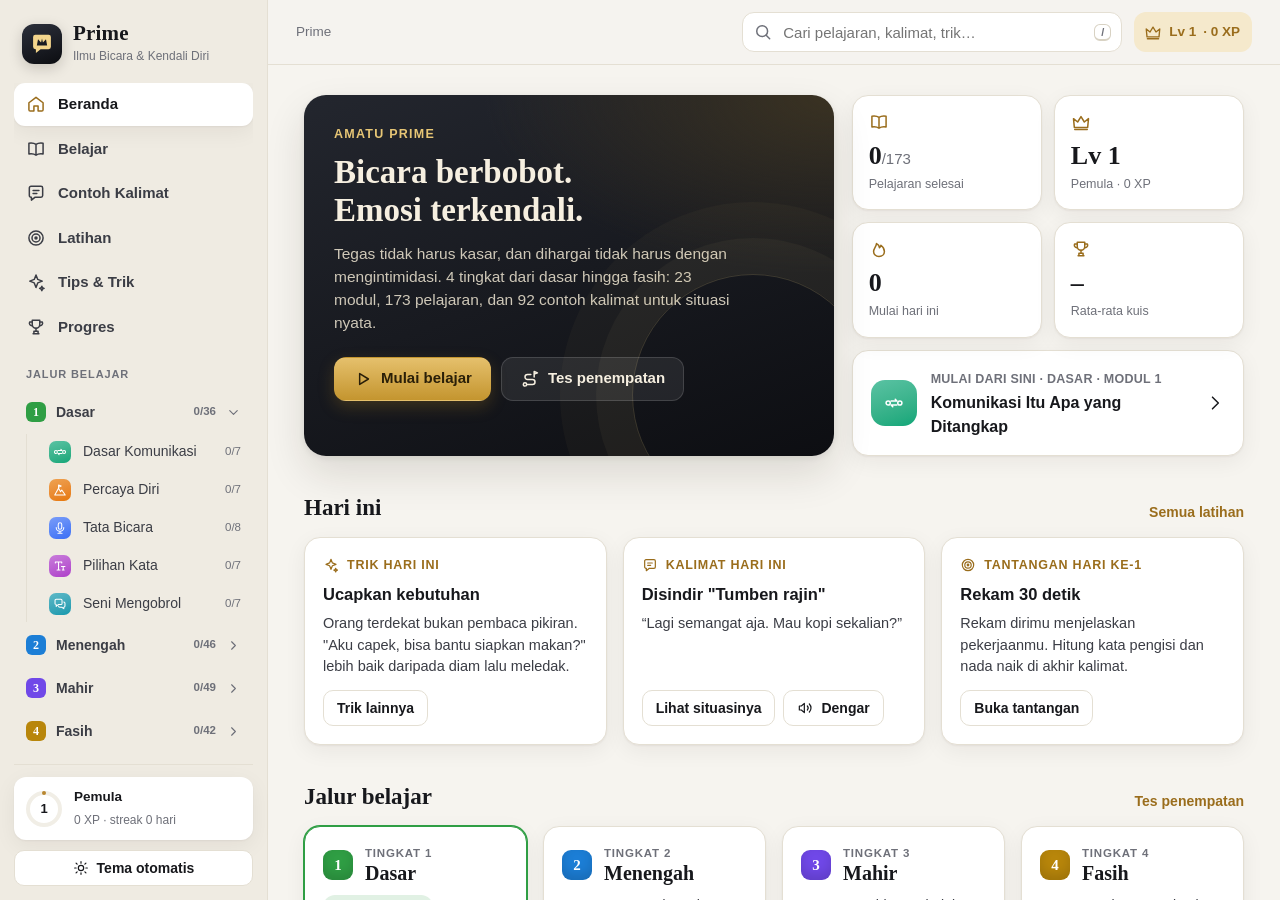
==== commit 52e0c2a4: "Prime: jalur 4 tingkat Dasar–Fasih, 12 modul baru (173 pelajaran) - data/jalur.js: tingkat Dasar, Me" ====
--- a/index.html
+++ b/index.html
@@ -5,11 +5,11 @@
 <script src="/amatu.js"></script>
 <meta name="viewport" content="width=device-width, initial-scale=1, viewport-fit=cover">
 <title>Amatu Prime — Ilmu Bicara & Kendali Diri</title>
-<meta name="description" content="Belajar lengkap ilmu bicara dan pengendalian diri: tata bicara, tegas tanpa kasar, kendali emosi, menahan diri, cara bersikap, pengaruh & manipulasi, politik, pesona, negosiasi, deal, marketing, plus contoh kalimat untuk tiap situasi.">
+<meta name="description" content="Belajar ilmu bicara dan pengendalian diri dari dasar hingga fasih: 4 tingkat, 23 modul, 173 pelajaran. Komunikasi, percaya diri, tata bicara, pilihan kata, mengobrol, kendali emosi, tegas tanpa kasar, chat & email, keluarga, pengaruh, pesona, negosiasi, deal, marketing, politik, bicara spontan, debat, percakapan sulit, pidato, dan memimpin, plus contoh kalimat untuk tiap situasi.">
 <meta name="theme-color" content="#f6f4ef" media="(prefers-color-scheme: light)">
 <meta name="theme-color" content="#0e0f12" media="(prefers-color-scheme: dark)">
 <link rel="icon" href="data:image/svg+xml,%3Csvg xmlns='http://www.w3.org/2000/svg' viewBox='0 0 64 64'%3E%3Cdefs%3E%3ClinearGradient id='g' x1='0' y1='0' x2='0' y2='1'%3E%3Cstop offset='0' stop-color='%232c303b'/%3E%3Cstop offset='1' stop-color='%230c0d11'/%3E%3C/linearGradient%3E%3C/defs%3E%3Crect width='64' height='64' rx='15' fill='url(%23g)'/%3E%3Cpath d='M13 17a5 5 0 0 1 5-5h28a5 5 0 0 1 5 5v21a5 5 0 0 1-5 5H29l-10 8v-8h-1a5 5 0 0 1-5-5z' fill='%23f3d58c'/%3E%3Cpath d='M21 35l2.5-13 6.5 7 2-9 2 9 6.5-7 2.5 13z' fill='%23181a21'/%3E%3C/svg%3E">
-<link rel="stylesheet" href="app.css?v=c74ea3d0e048">
+<link rel="stylesheet" href="app.css?v=83a8209e37f4">
 </head>
 <body>
 <svg width="0" height="0" style="position:absolute" aria-hidden="true">
@@ -53,6 +53,7 @@
   <symbol id="i-down" viewBox="0 0 24 24"><path d="m6 9 6 6 6-6"/></symbol>
   <symbol id="i-award" viewBox="0 0 24 24"><circle cx="12" cy="9" r="5.5"/><path d="M8.5 13.3 7 21l5-2.5 5 2.5-1.5-7.7"/></symbol>
   <symbol id="i-note" viewBox="0 0 24 24"><path d="M5 4h10l4 4v12H5z"/><path d="M15 4v4h4M8 12h8M8 16h5"/></symbol>
+  <symbol id="i-path" viewBox="0 0 24 24"><circle cx="6" cy="18.5" r="2"/><path d="M8 18.5h7a3 3 0 0 0 0-6H9a3 3 0 0 1 0-6h4"/><path d="M17 9.5V3l4 1.6-4 1.6"/></symbol>
   <!-- ikon modul -->
   <symbol id="m-bicara" viewBox="0 0 24 24"><rect x="9" y="3" width="6" height="11" rx="3"/><path d="M5.5 11a6.5 6.5 0 0 0 13 0M12 17.5V21M8.5 21h7"/></symbol>
   <symbol id="m-tegas" viewBox="0 0 24 24"><path d="M12 3 4.5 6v5.5c0 4.6 3.1 8.2 7.5 9.5 4.4-1.3 7.5-4.9 7.5-9.5V6z"/><path d="M9 12l2.2 2.2L15.5 10"/></symbol>
@@ -64,6 +65,18 @@
   <symbol id="m-pesona" viewBox="0 0 24 24"><path d="M12 20s-7.5-4.6-7.5-10A4.3 4.3 0 0 1 12 7.3 4.3 4.3 0 0 1 19.5 10c0 5.4-7.5 10-7.5 10z"/><path d="M17.5 2.5l.7 1.6 1.6.7-1.6.7-.7 1.6-.7-1.6-1.6-.7 1.6-.7z"/></symbol>
   <symbol id="m-negosiasi" viewBox="0 0 24 24"><path d="M12 4v15.5M8 20h8M4.5 7.5h15M12 4.5l-1.5 3M12 4.5l1.5 3"/><path d="M5 7.5 2.5 13.5a2.6 2.6 0 0 0 5 0z"/><path d="M19 7.5l-2.5 6a2.6 2.6 0 0 0 5 0z"/></symbol>
   <symbol id="m-deal" viewBox="0 0 24 24"><path d="M14 3H7a2 2 0 0 0-2 2v14a2 2 0 0 0 2 2h10a2 2 0 0 0 2-2V8z"/><path d="M14 3v5h5M8.5 15.5c1.2-1.6 2-1.6 2.6 0 .6 1.5 1.4 1.5 2.6 0M8.5 11h4"/></symbol>
+  <symbol id="m-komunikasi" viewBox="0 0 24 24"><circle cx="5" cy="12" r="2.5"/><circle cx="19" cy="12" r="2.5"/><path d="M8.5 9.5h7l-2-2M15.5 14.5h-7l2 2"/></symbol>
+  <symbol id="m-pede" viewBox="0 0 24 24"><path d="M3 20.5 9.5 9l3.5 6 2-3 6 8.5z"/><path d="M9.5 9V3.5l4.5 1.8-4.5 1.8"/></symbol>
+  <symbol id="m-kata" viewBox="0 0 24 24"><path d="M4 7V5h11v2M9.5 5v14M7 19h5"/><path d="M14.5 13h6M17.5 13v6M16 19h3"/></symbol>
+  <symbol id="m-ngobrol" viewBox="0 0 24 24"><path d="M3.5 6a2 2 0 0 1 2-2h8a2 2 0 0 1 2 2v5a2 2 0 0 1-2 2H9l-3.5 3v-3a2 2 0 0 1-2-2z"/><path d="M18.5 8.5a2 2 0 0 1 2 2v5a2 2 0 0 1-2 2v2.5L15 17.5h-3.5a2 2 0 0 1-2-2"/></symbol>
+  <symbol id="m-tulisan" viewBox="0 0 24 24"><path d="M21 3.5 3 10.8l7.2 2.9L13.2 21z"/><path d="M10.2 13.7 21 3.5"/></symbol>
+  <symbol id="m-dekat" viewBox="0 0 24 24"><path d="M3.5 11 12 4l8.5 7v9.5h-17z"/><path d="M12 17.8s-3.2-1.9-3.2-4.1a1.7 1.7 0 0 1 3.2-.9 1.7 1.7 0 0 1 3.2.9c0 2.2-3.2 4.1-3.2 4.1z"/></symbol>
+  <symbol id="m-spontan" viewBox="0 0 24 24"><path d="M13.5 2.5 5 13.5h6.5l-1 8 8.5-11h-6.5z"/></symbol>
+  <symbol id="m-debat" viewBox="0 0 24 24"><path d="M3 4.5h9V11H7l-4 3z"/><path d="M21 10.5h-9V17h5l4 3z"/></symbol>
+  <symbol id="m-sulit" viewBox="0 0 24 24"><path d="M7 15.5a4 4 0 0 1-.4-8 5.5 5.5 0 0 1 10.6 1.4 3.4 3.4 0 0 1-.2 6.6"/><path d="M12.5 12 10 16h3.5L11 20"/></symbol>
+  <symbol id="m-panggung" viewBox="0 0 24 24"><path d="M6.5 12h11L16 21H8z"/><path d="M4.5 12h15M12 12V8.2"/><circle cx="12" cy="6" r="2.2"/></symbol>
+  <symbol id="m-pimpin" viewBox="0 0 24 24"><circle cx="12" cy="12" r="8.5"/><path d="m15.5 8.5-2 5-5 2 2-5z"/></symbol>
+  <symbol id="m-puncak" viewBox="0 0 24 24"><path d="M6.5 4.5h11l3.5 5-9 10.5-9-10.5z"/><path d="M3 9.5h18M9.5 4.5 8 9.5l4 10.5 4-10.5-1.5-5"/></symbol>
   <symbol id="m-marketing" viewBox="0 0 24 24"><path d="M3.5 10v4a1.5 1.5 0 0 0 1.5 1.5h2L14 20V4L7 8.5H5A1.5 1.5 0 0 0 3.5 10z"/><path d="M17.5 9a4 4 0 0 1 0 6M8 15.5l1.2 4.5"/></symbol>
 </svg>
 
@@ -92,21 +105,34 @@
 <div id="toast" role="status" aria-live="polite"></div>
 
 <script>window.PRIME = { M: [], S: [], T: [], C: [] };</script>
-<script src="data/m01-bicara.js?v=c74ea3d0e048"></script>
-<script src="data/m02-tegas.js?v=c74ea3d0e048"></script>
-<script src="data/m03-emosi.js?v=c74ea3d0e048"></script>
-<script src="data/m04-menahan.js?v=c74ea3d0e048"></script>
-<script src="data/m05-sikap.js?v=c74ea3d0e048"></script>
-<script src="data/m06-pengaruh.js?v=c74ea3d0e048"></script>
-<script src="data/m07-politik.js?v=c74ea3d0e048"></script>
-<script src="data/m08-pesona.js?v=c74ea3d0e048"></script>
-<script src="data/m09-negosiasi.js?v=c74ea3d0e048"></script>
-<script src="data/m10-deal.js?v=c74ea3d0e048"></script>
-<script src="data/m11-marketing.js?v=c74ea3d0e048"></script>
-<script src="data/skrip.js?v=c74ea3d0e048"></script>
-<script src="data/trik.js?v=c74ea3d0e048"></script>
-<script src="data/tantangan.js?v=c74ea3d0e048"></script>
-<script src="tools.js?v=c74ea3d0e048"></script>
-<script src="app.js?v=c74ea3d0e048"></script>
+<script src="data/m01-bicara.js?v=83a8209e37f4"></script>
+<script src="data/m02-tegas.js?v=83a8209e37f4"></script>
+<script src="data/m03-emosi.js?v=83a8209e37f4"></script>
+<script src="data/m04-menahan.js?v=83a8209e37f4"></script>
+<script src="data/m05-sikap.js?v=83a8209e37f4"></script>
+<script src="data/m06-pengaruh.js?v=83a8209e37f4"></script>
+<script src="data/m07-politik.js?v=83a8209e37f4"></script>
+<script src="data/m08-pesona.js?v=83a8209e37f4"></script>
+<script src="data/m09-negosiasi.js?v=83a8209e37f4"></script>
+<script src="data/m10-deal.js?v=83a8209e37f4"></script>
+<script src="data/m11-marketing.js?v=83a8209e37f4"></script>
+<script src="data/m12-komunikasi.js?v=83a8209e37f4"></script>
+<script src="data/m13-pede.js?v=83a8209e37f4"></script>
+<script src="data/m14-kata.js?v=83a8209e37f4"></script>
+<script src="data/m15-ngobrol.js?v=83a8209e37f4"></script>
+<script src="data/m16-tulisan.js?v=83a8209e37f4"></script>
+<script src="data/m17-dekat.js?v=83a8209e37f4"></script>
+<script src="data/m18-spontan.js?v=83a8209e37f4"></script>
+<script src="data/m19-debat.js?v=83a8209e37f4"></script>
+<script src="data/m20-sulit.js?v=83a8209e37f4"></script>
+<script src="data/m21-panggung.js?v=83a8209e37f4"></script>
+<script src="data/m22-pimpin.js?v=83a8209e37f4"></script>
+<script src="data/m23-puncak.js?v=83a8209e37f4"></script>
+<script src="data/jalur.js?v=83a8209e37f4"></script>
+<script src="data/skrip.js?v=83a8209e37f4"></script>
+<script src="data/trik.js?v=83a8209e37f4"></script>
+<script src="data/tantangan.js?v=83a8209e37f4"></script>
+<script src="tools.js?v=83a8209e37f4"></script>
+<script src="app.js?v=83a8209e37f4"></script>
 </body>
 </html>
--- a/app.css
+++ b/app.css
@@ -544,3 +544,82 @@
   .mhead::before, .mhead .mtile, .mhead .acts { display: none; }
   .printall .lsn { break-before: page; }
 }
+
+/* ---------- jalur belajar (4 tingkat) ---------- */
+.jn { display: inline-grid; place-items: center; flex: none; width: 30px; height: 30px; border-radius: 9px; color: #fff; font: 700 15px/1 var(--serif); box-shadow: inset 0 -6px 12px rgba(0, 0, 0, .14); }
+.jn.sm { width: 20px; height: 20px; border-radius: 6px; font-size: 12px; box-shadow: none; }
+.jn.lg { width: 48px; height: 48px; border-radius: 14px; font-size: 24px; }
+.path { display: grid; grid-template-columns: repeat(4, minmax(0, 1fr)); gap: 16px; }
+.jcard { position: relative; display: flex; flex-direction: column; gap: 10px; padding: 18px; border-radius: var(--r); background: var(--card); border: 1px solid var(--line); box-shadow: var(--shadow); transition: transform .18s, box-shadow .18s, border-color .18s; }
+.jcard:hover { transform: translateY(-2px); box-shadow: var(--shadow2); }
+.jcard .top { display: flex; align-items: center; gap: 12px; }
+.jcard .top > div { flex: 1; min-width: 0; }
+.jcard .no { font-size: 11.5px; color: var(--mut); font-weight: 700; letter-spacing: .07em; }
+.jcard .t { font: 700 20px/1.15 var(--serif); }
+.jcard p { margin: 0; color: var(--ink2); font-size: 14px; flex: 1; }
+.jcard small { font-size: 12.5px; }
+.jcard .ft { display: flex; align-items: center; gap: 10px; font-size: 12.5px; color: var(--mut); font-variant-numeric: tabular-nums; }
+.jcard .ft .bar { flex: 1; }
+.jcard.here { border-color: var(--jc); box-shadow: 0 0 0 1px var(--jc), var(--shadow); }
+.jcard .jhere { align-self: flex-start; background: color-mix(in srgb, var(--jc) 14%, transparent); color: var(--jc); }
+.jcard:not(:last-child)::after { content: ""; position: absolute; right: -12px; top: 50%; width: 8px; height: 8px; border-top: 2px solid var(--line2); border-right: 2px solid var(--line2); transform: translateY(-50%) rotate(45deg); }
+.jcard .jn { position: relative; }
+.jcard.done .jn::after { content: "✓"; position: absolute; top: -6px; right: -6px; width: 16px; height: 16px; border-radius: 50%; background: var(--good); color: #fff; font: 700 10px/16px var(--sans); text-align: center; }
+.jsec { margin-top: 44px; }
+.jhead { display: flex; align-items: center; gap: 14px; margin-bottom: 16px; flex-wrap: wrap; }
+.jhead .tx { flex: 1; min-width: 200px; }
+.jhead .no { font-size: 12px; font-weight: 700; letter-spacing: .08em; }
+.jhead small { color: var(--mut); font-size: 13.5px; }
+.jhead .acts { display: flex; gap: 8px; flex-wrap: wrap; }
+.mhead .mtile.jbig { font: 700 30px/1 var(--serif); color: #fff; }
+.jprog { margin-top: 18px; max-width: 420px; }
+.jprog .bar { height: 8px; background: rgba(255, 255, 255, .22); }
+.jprog small { display: block; margin-top: 6px; opacity: .85; font-size: 13px; }
+.outc { list-style: none; margin: 0; display: grid; grid-template-columns: repeat(2, minmax(0, 1fr)); gap: 12px 22px; }
+.outc li { display: flex; align-items: flex-start; gap: 10px; color: var(--ink2); font-size: 15px; line-height: 1.45; }
+.outc .ck { width: 22px; height: 22px; border-radius: 50%; display: grid; place-items: center; color: #fff; flex: none; margin-top: 1px; }
+.outc .ck svg { width: 13px; height: 13px; stroke-width: 2.6; }
+.jskip { text-align: right; font-size: 13.5px; margin: 10px 2px 0; }
+.jskip a { color: var(--gold); font-weight: 600; }
+.chip .jn.sm { width: 18px; height: 18px; font-size: 11px; border-radius: 5px; }
+/* sidebar: grup tingkat yang bisa dilipat */
+.snav .jh { display: flex; align-items: center; gap: 10px; width: 100%; padding: 9px 12px; margin-top: 2px; border: 0; border-radius: 11px; background: transparent; color: var(--ink2); font-weight: 650; font-size: 14px; text-align: left; }
+.snav .jh:hover { background: var(--sunk); }
+.snav .jh .t { flex: 1; min-width: 0; }
+.snav .jh em { font-style: normal; font-size: 11.5px; color: var(--mut); font-weight: 550; font-variant-numeric: tabular-nums; }
+.snav .jh .chev { width: 15px; height: 15px; color: var(--mut); transition: transform .18s; transform: rotate(-90deg); }
+.snav .jh.open .chev { transform: none; }
+.snav .jg { display: flex; flex-direction: column; gap: 2px; padding-left: 10px; margin-left: 12px; border-left: 1px solid var(--line); }
+.snav .jg[hidden] { display: none; }
+/* hasil tes penempatan */
+.place { display: flex; flex-direction: column; gap: 8px; margin: 4px auto 22px; max-width: 380px; text-align: left; }
+.prow { display: flex; align-items: center; gap: 12px; padding: 9px 12px; border-radius: 12px; border: 1px solid var(--line); background: var(--card); }
+.prow.on { border-color: var(--line2); box-shadow: var(--shadow); }
+.prow b { flex: 1; font-size: 14.5px; }
+.prow .dots { display: flex; gap: 5px; }
+.prow .dots i { width: 12px; height: 12px; border-radius: 50%; background: var(--sunk); border: 1px solid var(--line2); }
+.prow .dots i[style] { border-color: transparent; }
+.prow em { font-style: normal; font-size: 12.5px; color: var(--mut); width: 28px; text-align: right; font-variant-numeric: tabular-nums; }
+.badge .bjn { font: 700 22px/1 var(--serif); }
+.mprog a.jrow { font-weight: 700; }
+.mprog a.jrow .t { display: flex; align-items: center; gap: 6px; font-weight: 700; }
+.mprog a.jrow:not(:first-child) { margin-top: 8px; padding-top: 14px; border-top: 1px solid var(--line); }
+.mprog a:not(.jrow) { padding-left: 30px; }
+@media (max-width: 1180px) {
+  .path { grid-template-columns: repeat(2, minmax(0, 1fr)); }
+  .jcard:nth-child(2n)::after { display: none; }
+}
+@media (max-width: 860px) {
+  .path { gap: 12px; }
+  .jcard { padding: 15px; }
+  .jcard p { display: none; }
+  .jcard .t { font-size: 18px; }
+  .jcard::after { display: none; }
+  .outc { grid-template-columns: minmax(0, 1fr); }
+  .jhead .acts { width: 100%; }
+  .mprog a:not(.jrow) { padding-left: 14px; }
+  .jskip { text-align: left; }
+}
+@media (max-width: 420px) {
+  .jcard small { display: none; }
+}
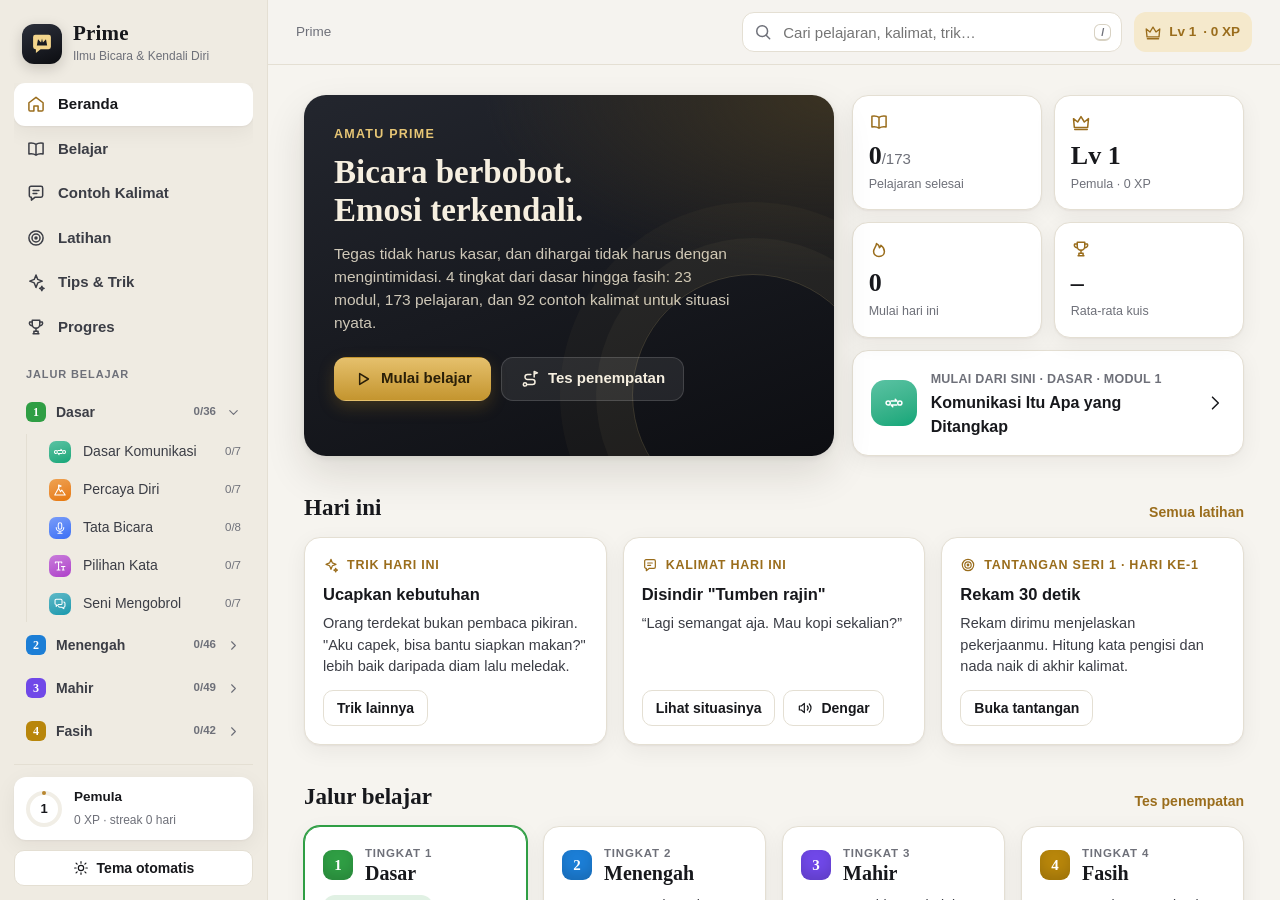
==== commit a26de4af: "Prime: Tantangan 30 Hari Seri 2 "Menuju fasih" untuk 12 modul baru - data/tantangan.js: 30 misi baru" ====
--- a/index.html
+++ b/index.html
@@ -9,7 +9,7 @@
 <meta name="theme-color" content="#f6f4ef" media="(prefers-color-scheme: light)">
 <meta name="theme-color" content="#0e0f12" media="(prefers-color-scheme: dark)">
 <link rel="icon" href="data:image/svg+xml,%3Csvg xmlns='http://www.w3.org/2000/svg' viewBox='0 0 64 64'%3E%3Cdefs%3E%3ClinearGradient id='g' x1='0' y1='0' x2='0' y2='1'%3E%3Cstop offset='0' stop-color='%232c303b'/%3E%3Cstop offset='1' stop-color='%230c0d11'/%3E%3C/linearGradient%3E%3C/defs%3E%3Crect width='64' height='64' rx='15' fill='url(%23g)'/%3E%3Cpath d='M13 17a5 5 0 0 1 5-5h28a5 5 0 0 1 5 5v21a5 5 0 0 1-5 5H29l-10 8v-8h-1a5 5 0 0 1-5-5z' fill='%23f3d58c'/%3E%3Cpath d='M21 35l2.5-13 6.5 7 2-9 2 9 6.5-7 2.5 13z' fill='%23181a21'/%3E%3C/svg%3E">
-<link rel="stylesheet" href="app.css?v=83a8209e37f4">
+<link rel="stylesheet" href="app.css?v=034ddc7f6934">
 </head>
 <body>
 <svg width="0" height="0" style="position:absolute" aria-hidden="true">
@@ -105,34 +105,34 @@
 <div id="toast" role="status" aria-live="polite"></div>
 
 <script>window.PRIME = { M: [], S: [], T: [], C: [] };</script>
-<script src="data/m01-bicara.js?v=83a8209e37f4"></script>
-<script src="data/m02-tegas.js?v=83a8209e37f4"></script>
-<script src="data/m03-emosi.js?v=83a8209e37f4"></script>
-<script src="data/m04-menahan.js?v=83a8209e37f4"></script>
-<script src="data/m05-sikap.js?v=83a8209e37f4"></script>
-<script src="data/m06-pengaruh.js?v=83a8209e37f4"></script>
-<script src="data/m07-politik.js?v=83a8209e37f4"></script>
-<script src="data/m08-pesona.js?v=83a8209e37f4"></script>
-<script src="data/m09-negosiasi.js?v=83a8209e37f4"></script>
-<script src="data/m10-deal.js?v=83a8209e37f4"></script>
-<script src="data/m11-marketing.js?v=83a8209e37f4"></script>
-<script src="data/m12-komunikasi.js?v=83a8209e37f4"></script>
-<script src="data/m13-pede.js?v=83a8209e37f4"></script>
-<script src="data/m14-kata.js?v=83a8209e37f4"></script>
-<script src="data/m15-ngobrol.js?v=83a8209e37f4"></script>
-<script src="data/m16-tulisan.js?v=83a8209e37f4"></script>
-<script src="data/m17-dekat.js?v=83a8209e37f4"></script>
-<script src="data/m18-spontan.js?v=83a8209e37f4"></script>
-<script src="data/m19-debat.js?v=83a8209e37f4"></script>
-<script src="data/m20-sulit.js?v=83a8209e37f4"></script>
-<script src="data/m21-panggung.js?v=83a8209e37f4"></script>
-<script src="data/m22-pimpin.js?v=83a8209e37f4"></script>
-<script src="data/m23-puncak.js?v=83a8209e37f4"></script>
-<script src="data/jalur.js?v=83a8209e37f4"></script>
-<script src="data/skrip.js?v=83a8209e37f4"></script>
-<script src="data/trik.js?v=83a8209e37f4"></script>
-<script src="data/tantangan.js?v=83a8209e37f4"></script>
-<script src="tools.js?v=83a8209e37f4"></script>
-<script src="app.js?v=83a8209e37f4"></script>
+<script src="data/m01-bicara.js?v=034ddc7f6934"></script>
+<script src="data/m02-tegas.js?v=034ddc7f6934"></script>
+<script src="data/m03-emosi.js?v=034ddc7f6934"></script>
+<script src="data/m04-menahan.js?v=034ddc7f6934"></script>
+<script src="data/m05-sikap.js?v=034ddc7f6934"></script>
+<script src="data/m06-pengaruh.js?v=034ddc7f6934"></script>
+<script src="data/m07-politik.js?v=034ddc7f6934"></script>
+<script src="data/m08-pesona.js?v=034ddc7f6934"></script>
+<script src="data/m09-negosiasi.js?v=034ddc7f6934"></script>
+<script src="data/m10-deal.js?v=034ddc7f6934"></script>
+<script src="data/m11-marketing.js?v=034ddc7f6934"></script>
+<script src="data/m12-komunikasi.js?v=034ddc7f6934"></script>
+<script src="data/m13-pede.js?v=034ddc7f6934"></script>
+<script src="data/m14-kata.js?v=034ddc7f6934"></script>
+<script src="data/m15-ngobrol.js?v=034ddc7f6934"></script>
+<script src="data/m16-tulisan.js?v=034ddc7f6934"></script>
+<script src="data/m17-dekat.js?v=034ddc7f6934"></script>
+<script src="data/m18-spontan.js?v=034ddc7f6934"></script>
+<script src="data/m19-debat.js?v=034ddc7f6934"></script>
+<script src="data/m20-sulit.js?v=034ddc7f6934"></script>
+<script src="data/m21-panggung.js?v=034ddc7f6934"></script>
+<script src="data/m22-pimpin.js?v=034ddc7f6934"></script>
+<script src="data/m23-puncak.js?v=034ddc7f6934"></script>
+<script src="data/jalur.js?v=034ddc7f6934"></script>
+<script src="data/skrip.js?v=034ddc7f6934"></script>
+<script src="data/trik.js?v=034ddc7f6934"></script>
+<script src="data/tantangan.js?v=034ddc7f6934"></script>
+<script src="tools.js?v=034ddc7f6934"></script>
+<script src="app.js?v=034ddc7f6934"></script>
 </body>
 </html>
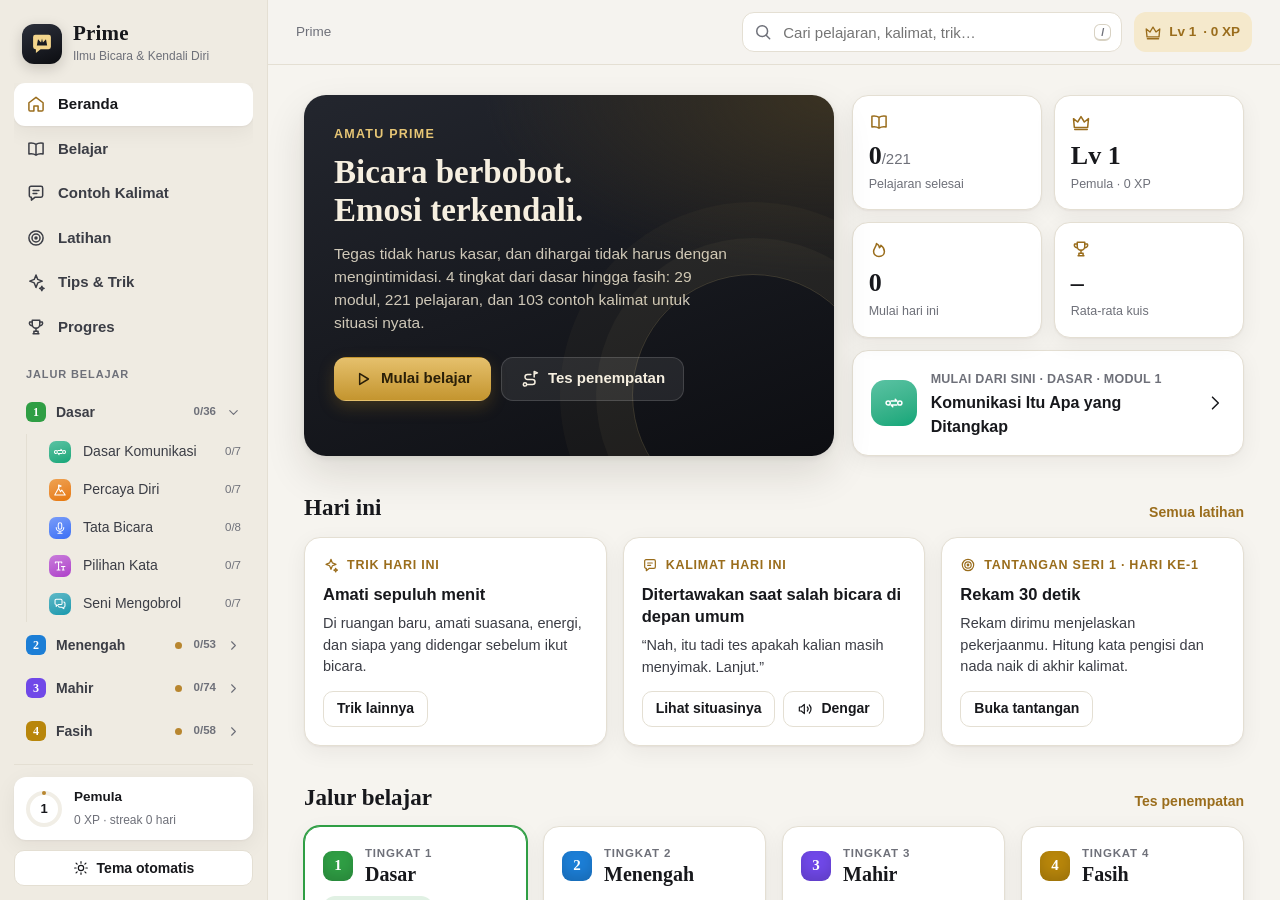
==== commit 6ff1b706: "Prime: 6 modul baru (wibawa, hukum psikologi, rayu, treat, karisma, SOP manajer) - Menengah: Menjadi" ====
--- a/index.html
+++ b/index.html
@@ -9,7 +9,7 @@
 <meta name="theme-color" content="#f6f4ef" media="(prefers-color-scheme: light)">
 <meta name="theme-color" content="#0e0f12" media="(prefers-color-scheme: dark)">
 <link rel="icon" href="data:image/svg+xml,%3Csvg xmlns='http://www.w3.org/2000/svg' viewBox='0 0 64 64'%3E%3Cdefs%3E%3ClinearGradient id='g' x1='0' y1='0' x2='0' y2='1'%3E%3Cstop offset='0' stop-color='%232c303b'/%3E%3Cstop offset='1' stop-color='%230c0d11'/%3E%3C/linearGradient%3E%3C/defs%3E%3Crect width='64' height='64' rx='15' fill='url(%23g)'/%3E%3Cpath d='M13 17a5 5 0 0 1 5-5h28a5 5 0 0 1 5 5v21a5 5 0 0 1-5 5H29l-10 8v-8h-1a5 5 0 0 1-5-5z' fill='%23f3d58c'/%3E%3Cpath d='M21 35l2.5-13 6.5 7 2-9 2 9 6.5-7 2.5 13z' fill='%23181a21'/%3E%3C/svg%3E">
-<link rel="stylesheet" href="app.css?v=034ddc7f6934">
+<link rel="stylesheet" href="app.css?v=d7553d56e9cd">
 </head>
 <body>
 <svg width="0" height="0" style="position:absolute" aria-hidden="true">
@@ -78,6 +78,13 @@
   <symbol id="m-pimpin" viewBox="0 0 24 24"><circle cx="12" cy="12" r="8.5"/><path d="m15.5 8.5-2 5-5 2 2-5z"/></symbol>
   <symbol id="m-puncak" viewBox="0 0 24 24"><path d="M6.5 4.5h11l3.5 5-9 10.5-9-10.5z"/><path d="M3 9.5h18M9.5 4.5 8 9.5l4 10.5 4-10.5-1.5-5"/></symbol>
   <symbol id="m-marketing" viewBox="0 0 24 24"><path d="M3.5 10v4a1.5 1.5 0 0 0 1.5 1.5h2L14 20V4L7 8.5H5A1.5 1.5 0 0 0 3.5 10z"/><path d="M17.5 9a4 4 0 0 1 0 6M8 15.5l1.2 4.5"/></symbol>
+  <!-- modul baru 2026-11-16 -->
+  <symbol id="m-wibawa" viewBox="0 0 24 24"><path d="M10 4h4l-.9 2.6h-2.2z"/><path d="M10.9 6.6 9.6 15.6 12 20l2.4-4.4-1.3-9"/><path d="M5.5 3.2 9.6 7.4M18.5 3.2l-4.1 4.2"/></symbol>
+  <symbol id="m-psikologi" viewBox="0 0 24 24"><path d="M14.5 21v-3.5h2.5a2 2 0 0 0 2-2V13l1.5-.6-1.6-3A7 7 0 1 0 7.5 15.2V21"/><circle cx="12" cy="9.5" r="2.3"/><path d="M12 5.8v1.4M12 11.8v1.4M8.3 9.5h1.4M14.3 9.5h1.4"/></symbol>
+  <symbol id="m-rayu" viewBox="0 0 24 24"><path d="M12 11.5c-2.8 0-4.5-1.9-4.5-4.6l2.1 1.2L12 4.5l2.4 3.6 2.1-1.2c0 2.7-1.7 4.6-4.5 4.6z"/><path d="M12 11.5V21M12 16.5c-1.4-1.9-3.4-2.5-5-2 .5 2 2.6 2.9 5 2zM12 18c1.4-1.6 3-2.1 4.6-1.6-.5 1.8-2.5 2.3-4.6 1.6z"/></symbol>
+  <symbol id="m-treat" viewBox="0 0 24 24"><path d="M12 11.5s-3.6-2.2-3.6-4.6A2 2 0 0 1 12 5.8a2 2 0 0 1 3.6 1.1c0 2.4-3.6 4.6-3.6 4.6z"/><path d="M3 15h3.2l3.6 1.3h3.4a1.4 1.4 0 0 1 0 2.8H9.8"/><path d="M6.2 19.8 9 21h5.5l5.9-4.6a1.4 1.4 0 0 0-1.8-2.1l-3.6 2.6"/></symbol>
+  <symbol id="m-karisma" viewBox="0 0 24 24"><circle cx="12" cy="10" r="3"/><path d="M6.5 20.5a5.5 5.5 0 0 1 11 0"/><path d="M12 2.5V4M5.7 5l1.1 1.1M18.3 5l-1.1 1.1M3.5 10.5H5M19 10.5h1.5"/></symbol>
+  <symbol id="m-sop" viewBox="0 0 24 24"><rect x="5" y="4.5" width="14" height="16.5" rx="2"/><path d="M9 4.5V3h6v1.5"/><path d="M8.3 10.2l1.3 1.3 2.2-2.3M8.3 15.7l1.3 1.3 2.2-2.3M13.5 10.4h2.8M13.5 15.9h2.8"/></symbol>
 </svg>
 
 <div id="app">
@@ -105,34 +112,40 @@
 <div id="toast" role="status" aria-live="polite"></div>
 
 <script>window.PRIME = { M: [], S: [], T: [], C: [] };</script>
-<script src="data/m01-bicara.js?v=034ddc7f6934"></script>
-<script src="data/m02-tegas.js?v=034ddc7f6934"></script>
-<script src="data/m03-emosi.js?v=034ddc7f6934"></script>
-<script src="data/m04-menahan.js?v=034ddc7f6934"></script>
-<script src="data/m05-sikap.js?v=034ddc7f6934"></script>
-<script src="data/m06-pengaruh.js?v=034ddc7f6934"></script>
-<script src="data/m07-politik.js?v=034ddc7f6934"></script>
-<script src="data/m08-pesona.js?v=034ddc7f6934"></script>
-<script src="data/m09-negosiasi.js?v=034ddc7f6934"></script>
-<script src="data/m10-deal.js?v=034ddc7f6934"></script>
-<script src="data/m11-marketing.js?v=034ddc7f6934"></script>
-<script src="data/m12-komunikasi.js?v=034ddc7f6934"></script>
-<script src="data/m13-pede.js?v=034ddc7f6934"></script>
-<script src="data/m14-kata.js?v=034ddc7f6934"></script>
-<script src="data/m15-ngobrol.js?v=034ddc7f6934"></script>
-<script src="data/m16-tulisan.js?v=034ddc7f6934"></script>
-<script src="data/m17-dekat.js?v=034ddc7f6934"></script>
-<script src="data/m18-spontan.js?v=034ddc7f6934"></script>
-<script src="data/m19-debat.js?v=034ddc7f6934"></script>
-<script src="data/m20-sulit.js?v=034ddc7f6934"></script>
-<script src="data/m21-panggung.js?v=034ddc7f6934"></script>
-<script src="data/m22-pimpin.js?v=034ddc7f6934"></script>
-<script src="data/m23-puncak.js?v=034ddc7f6934"></script>
-<script src="data/jalur.js?v=034ddc7f6934"></script>
-<script src="data/skrip.js?v=034ddc7f6934"></script>
-<script src="data/trik.js?v=034ddc7f6934"></script>
-<script src="data/tantangan.js?v=034ddc7f6934"></script>
-<script src="tools.js?v=034ddc7f6934"></script>
-<script src="app.js?v=034ddc7f6934"></script>
+<script src="data/m01-bicara.js?v=d7553d56e9cd"></script>
+<script src="data/m02-tegas.js?v=d7553d56e9cd"></script>
+<script src="data/m03-emosi.js?v=d7553d56e9cd"></script>
+<script src="data/m04-menahan.js?v=d7553d56e9cd"></script>
+<script src="data/m05-sikap.js?v=d7553d56e9cd"></script>
+<script src="data/m06-pengaruh.js?v=d7553d56e9cd"></script>
+<script src="data/m07-politik.js?v=d7553d56e9cd"></script>
+<script src="data/m08-pesona.js?v=d7553d56e9cd"></script>
+<script src="data/m09-negosiasi.js?v=d7553d56e9cd"></script>
+<script src="data/m10-deal.js?v=d7553d56e9cd"></script>
+<script src="data/m11-marketing.js?v=d7553d56e9cd"></script>
+<script src="data/m12-komunikasi.js?v=d7553d56e9cd"></script>
+<script src="data/m13-pede.js?v=d7553d56e9cd"></script>
+<script src="data/m14-kata.js?v=d7553d56e9cd"></script>
+<script src="data/m15-ngobrol.js?v=d7553d56e9cd"></script>
+<script src="data/m16-tulisan.js?v=d7553d56e9cd"></script>
+<script src="data/m17-dekat.js?v=d7553d56e9cd"></script>
+<script src="data/m18-spontan.js?v=d7553d56e9cd"></script>
+<script src="data/m19-debat.js?v=d7553d56e9cd"></script>
+<script src="data/m20-sulit.js?v=d7553d56e9cd"></script>
+<script src="data/m21-panggung.js?v=d7553d56e9cd"></script>
+<script src="data/m22-pimpin.js?v=d7553d56e9cd"></script>
+<script src="data/m23-puncak.js?v=d7553d56e9cd"></script>
+<script src="data/m24-wibawa.js?v=d7553d56e9cd"></script>
+<script src="data/m25-psikologi.js?v=d7553d56e9cd"></script>
+<script src="data/m26-rayu.js?v=d7553d56e9cd"></script>
+<script src="data/m27-treat.js?v=d7553d56e9cd"></script>
+<script src="data/m28-karisma.js?v=d7553d56e9cd"></script>
+<script src="data/m29-sop.js?v=d7553d56e9cd"></script>
+<script src="data/jalur.js?v=d7553d56e9cd"></script>
+<script src="data/skrip.js?v=d7553d56e9cd"></script>
+<script src="data/trik.js?v=d7553d56e9cd"></script>
+<script src="data/tantangan.js?v=d7553d56e9cd"></script>
+<script src="tools.js?v=d7553d56e9cd"></script>
+<script src="app.js?v=d7553d56e9cd"></script>
 </body>
 </html>
--- a/app.css
+++ b/app.css
@@ -224,6 +224,23 @@
 .prose .call.tip svg { color: var(--gold); }
 .prose .call.warn { background: var(--warnbg); color: var(--ink); }
 .prose .call.warn svg { color: var(--warn); }
+.prose .tbl { overflow-x: auto; -webkit-overflow-scrolling: touch; margin: 0 0 1.2em; border: 1px solid var(--line); border-radius: 14px; background: var(--card); }
+.prose .tbl table { width: 100%; border-collapse: collapse; font-size: .93em; line-height: 1.5; }
+.prose .tbl th, .prose .tbl td { padding: .62em .85em; text-align: left; vertical-align: top; border-top: 1px solid var(--line); }
+.prose .tbl th + th, .prose .tbl td + td { border-left: 1px solid var(--line); }
+.prose .tbl th { background: var(--card2); color: var(--ink); font-weight: 650; border-top: 0; }
+.prose .tbl td:first-child { color: var(--ink); font-weight: 600; }
+.prose .tbl .c { text-align: center; }
+.prose .tbl td.c { font-weight: 750; color: var(--ink); white-space: nowrap; }
+@media (max-width: 860px) {
+  .prose .tbl table { font-size: .88em; }
+  .prose .tbl th, .prose .tbl td { padding: .5em .62em; }
+  /* tabel yang lebih lebar dari layar digeser ke samping; kolom pertama (nama tugas/gaya) tetap terlihat */
+  .prose .tbl th:first-child, .prose .tbl td:first-child { position: sticky; left: 0; z-index: 1; background: var(--card); box-shadow: 1px 0 0 var(--line); }
+  .prose .tbl th:first-child { background: var(--card2); }
+}
+.nw { display: inline-block; margin-left: 6px; padding: 1px 6px; border-radius: 99px; background: var(--gold2); color: #1b1608; font-size: 10px; font-weight: 800; letter-spacing: .04em; text-transform: uppercase; line-height: 1.5; vertical-align: 1px; flex: none; }
+.nwdot { width: 7px; height: 7px; border-radius: 50%; background: var(--gold2); flex: none; margin-right: 2px; }
 .say { margin: 0 0 .55em; display: flex; gap: 10px; align-items: flex-start; padding: .7em .9em; border-radius: 12px; border: 1px solid var(--line); background: var(--card); }
 .say .lb { flex: none; font-size: 11px; font-weight: 800; letter-spacing: .06em; padding: 3px 7px; border-radius: 6px; margin-top: .25em; }
 .say.x .lb { background: var(--badbg); color: var(--bad); }
@@ -543,6 +560,7 @@
   .mhead { color: #000; background: none !important; padding: 0 0 12px; border-bottom: 2px solid #000; border-radius: 0; }
   .mhead::before, .mhead .mtile, .mhead .acts { display: none; }
   .printall .lsn { break-before: page; }
+  .prose .tbl { overflow: visible; break-inside: avoid; }
 }
 
 /* ---------- jalur belajar (4 tingkat) ---------- */
